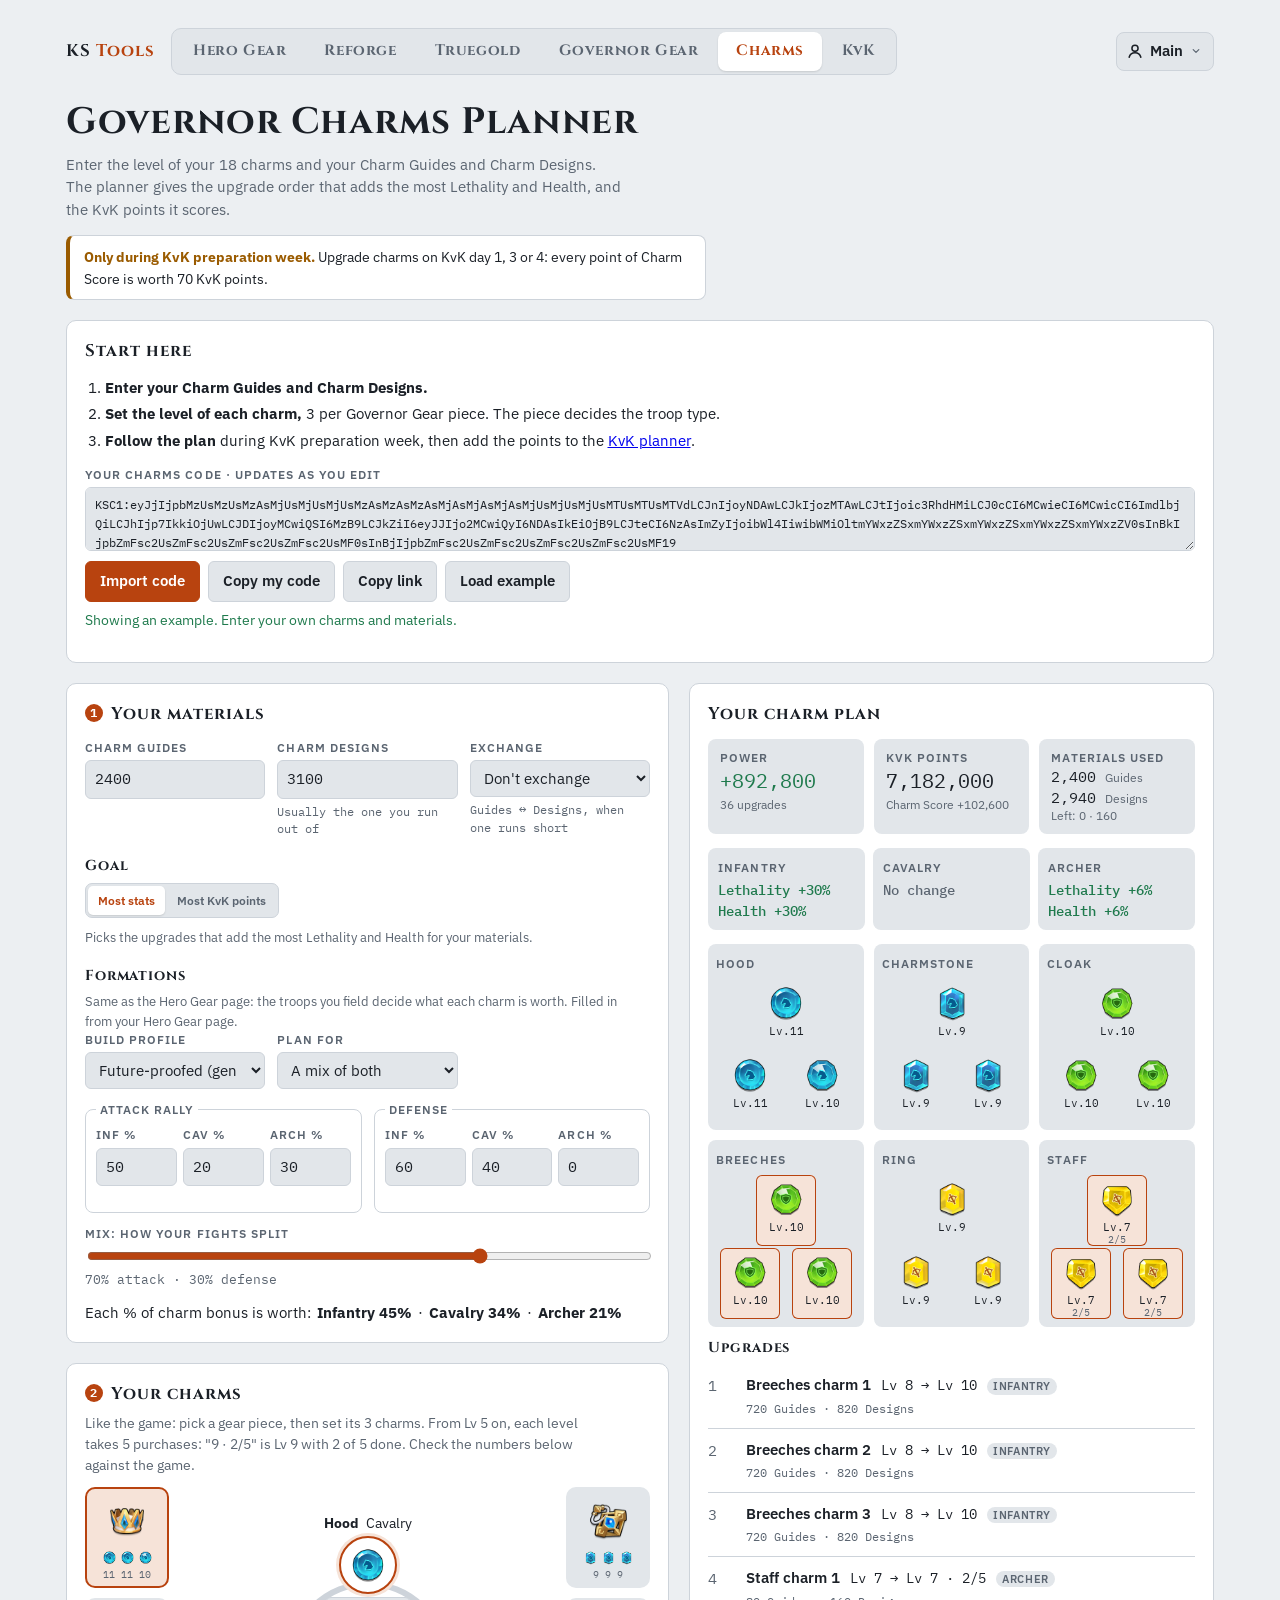
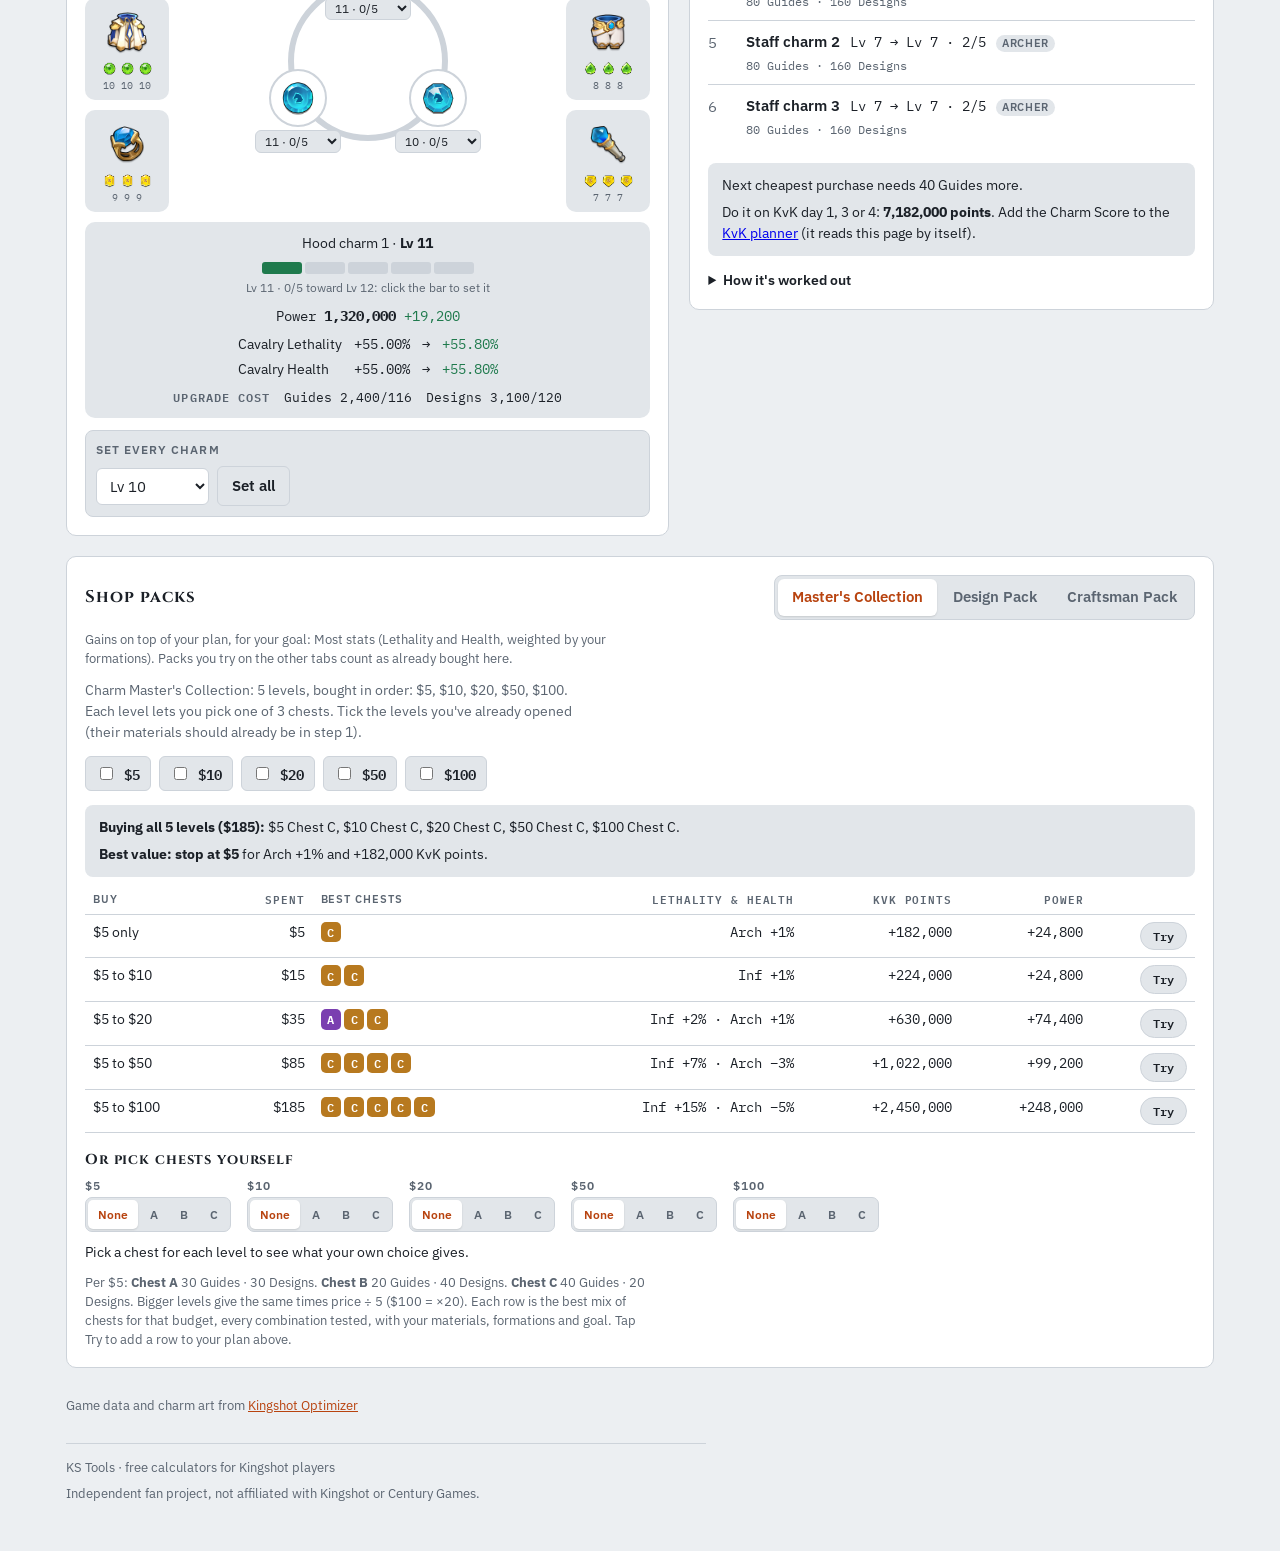
==== charms/index.html @ 5ac77fbd "Merge branch 'account-switcher': game account switcher and Jeabslist link" ====
<!doctype html>
<html lang="en">
<head>
<meta charset="utf-8">
<meta name="viewport" content="width=device-width, initial-scale=1, viewport-fit=cover">
<title>Kingshot Governor Charms Planner | KS Tools</title>
<meta name="description" content="Free Kingshot Governor Charms calculator: enter your 18 charms and your Charm Guides and Charm Designs, get the best upgrade order, the Lethality and Health you gain and the KvK points it scores.">
<meta property="og:type" content="website">
<meta property="og:title" content="Kingshot Governor Charms Planner | KS Tools">
<meta property="og:description" content="Free Kingshot Governor Charms calculator: enter your 18 charms and your Charm Guides and Charm Designs, get the best upgrade order, the Lethality and Health you gain and the KvK points it scores.">
<link rel="icon" href="data:image/svg+xml,%3Csvg xmlns='http://www.w3.org/2000/svg' viewBox='0 0 32 32'%3E%3Crect width='32' height='32' rx='7' fill='%23b8430f'/%3E%3Cpath d='M9 22l9-12 2 2-9 12zM18 8l6 6' stroke='%23fff' stroke-width='2.5' stroke-linecap='round' fill='none'/%3E%3C/svg%3E">
<link rel="preconnect" href="https://fonts.googleapis.com">
<link rel="preconnect" href="https://fonts.gstatic.com" crossorigin>
<link rel="stylesheet" href="https://fonts.googleapis.com/css2?family=Cinzel:wght@600;700&family=IBM+Plex+Sans:wght@400;500;600&family=IBM+Plex+Mono:wght@400;500&display=swap">
<link rel="stylesheet" href="../assets/style.css">
</head>
<body>
<div class="wrap">
  <nav class="sitenav" aria-label="Site">
    <a class="brand" href="../">KS <span>Tools</span></a>
    <div class="apptabs"><a href="../hero-gear/">Hero Gear</a><a href="../reforge/">Reforge</a><a href="../truegold/">Truegold</a><a href="../governor-gear/">Governor Gear</a><a href="../charms/" aria-current="page">Charms</a><a href="../kvk/">KvK</a></div>
  </nav>
  <div id="app-ch">
  <header>
    <div>
      <h1>Governor Charms Planner</h1>
      <p class="lede">Enter the level of your 18 charms and your Charm Guides and Charm Designs. The planner gives the upgrade order that adds the most Lethality and Health, and the KvK points it scores.</p>
    </div>
  </header>
  <p class="kvk-note" role="note"><b>Only during KvK preparation week.</b> Upgrade charms on KvK day 1, 3 or 4: every point of Charm Score is worth 70 KvK points.</p>

  <section class="panel start" aria-labelledby="h-start">
    <h2 id="h-start">Start here</h2>
    <ol class="howto">
      <li><b>Enter your Charm Guides and Charm Designs.</b></li>
      <li><b>Set the level of each charm,</b> 3 per Governor Gear piece. The piece decides the troop type.</li>
      <li><b>Follow the plan</b> during KvK preparation week, then add the points to the <a href="../kvk/">KvK planner</a>.</li>
    </ol>
    <label class="field"><span class="label">Your Charms code · updates as you edit</span>
      <textarea id="code" spellcheck="false" placeholder="Paste a KSC1: code here, then press Import code"></textarea>
    </label>
    <div class="btns" style="margin-top:10px">
      <button id="btn-import" type="button" class="primary">Import code</button>
      <button id="btn-export" type="button">Copy my code</button>
      <button id="btn-link" type="button">Copy link</button>
      <button id="btn-example" type="button">Load example</button>
    </div>
    <p id="msg" class="msg" role="status"></p>
  </section>

  <div class="grid">
    <div class="col">
      <section class="panel" aria-labelledby="h-mat">
        <h2 id="h-mat"><span class="stepn">1</span>Your materials</h2>
        <div class="res">
          <label class="field"><span class="label">Charm Guides</span><input id="r-g" type="number" min="0" step="1"></label>
          <label class="field"><span class="label">Charm Designs</span><input id="r-d" type="number" min="0" step="1"><span class="hint">Usually the one you run out of</span></label>
          <label class="field"><span class="label">Exchange</span><select id="r-x">
            <option value="0">Don't exchange</option><option value="1">1:1 only · 10 a week</option><option value="2">1:1, then 2:1 · up to 500 a week</option></select>
            <span class="hint">Guides ↔ Designs, when one runs short</span></label>
        </div>
        <h3 class="sub" style="margin-top:18px">Goal</h3>
        <div class="seg" id="mode" role="group" aria-label="Goal">
          <button type="button" data-m="stats">Most stats</button><button type="button" data-m="score">Most KvK points</button>
        </div>
        <div class="res" id="tp-box" style="margin-top:10px">
          <label class="field"><span class="label">KvK points target</span><input id="r-tp" type="number" min="0" step="1000"><span class="hint">Optional: stop once reached</span></label>
        </div>
        <p class="foot" id="mode-foot"></p>
        <h3 class="sub" style="margin-top:18px">Formations</h3>
        <div class="ch-wt" id="wt-box">
        <p class="foot" style="margin-top:0">Same as the Hero Gear page: the troops you field decide what each charm is worth. Filled in from your Hero Gear page.</p>
        <div class="res">
          <label class="field"><span class="label">Build profile</span>
            <select id="w-prof">
              <option value="growth">Early Game Growth (PvE)</option>
              <option value="combat">Early Game Combat (PvP 50/20/30)</option>
              <option value="gen4">Future-proofed (gen 4+)</option>
              <option value="flat">Unweighted</option>
            </select></label>
          <label class="field"><span class="label">Plan for</span>
            <select id="w-for">
              <option value="att">Attack rally</option>
              <option value="def">Defense</option>
              <option value="mix">A mix of both</option>
            </select></label>
        </div>
        <div class="forms" style="margin-top:12px">
          <fieldset><legend class="label">Attack rally</legend>
            <div class="fr"><label class="field"><span class="label">Inf %</span><input id="fa-I" data-w="att" data-t="I" type="number" min="0" max="100"></label>
            <label class="field"><span class="label">Cav %</span><input id="fa-C" data-w="att" data-t="C" type="number" min="0" max="100"></label>
            <label class="field"><span class="label">Arch %</span><input id="fa-A" data-w="att" data-t="A" type="number" min="0" max="100"></label></div>
            <small class="fs" id="fs-att"></small></fieldset>
          <fieldset><legend class="label">Defense</legend>
            <div class="fr"><label class="field"><span class="label">Inf %</span><input id="fd-I" data-w="def" data-t="I" type="number" min="0" max="100"></label>
            <label class="field"><span class="label">Cav %</span><input id="fd-C" data-w="def" data-t="C" type="number" min="0" max="100"></label>
            <label class="field"><span class="label">Arch %</span><input id="fd-A" data-w="def" data-t="A" type="number" min="0" max="100"></label></div>
            <small class="fs" id="fs-def"></small></fieldset>
        </div>
        <label class="field mixf" id="mixf"><span class="label">Mix: how your fights split</span>
          <input id="w-mix" type="range" min="0" max="100" step="5"><span class="mixo" id="mix-o"></span></label>
        <p class="gv-wout" id="wout"></p>
        </div>
      </section>

      <section class="panel" aria-labelledby="h-ch">
        <h2 id="h-ch"><span class="stepn">2</span>Your charms</h2>
        <p class="lede" style="margin:-6px 0 10px;font-size:.88rem">Like the game: pick a gear piece, then set its 3 charms. From Lv 5 on, each level takes 5 purchases: "9 · 2/5" is Lv 9 with 2 of 5 done. Check the numbers below against the game.</p>
        <div id="pieces"></div>
        <div class="tg-setall">
          <span class="label">Set every charm</span>
          <select id="all-l" aria-label="Set every charm's level"></select>
          <button type="button" id="all-go">Set all</button>
        </div>
      </section>
    </div>

    <div class="col">
      <section class="panel results" aria-labelledby="h-plan">
        <h2 id="h-plan">Your charm plan</h2>
        <div class="summary">
          <div class="stat"><div class="label">Power</div><div class="v up" id="s-pw">—</div><div class="tg-sub" id="s-pw2"></div></div>
          <div class="stat"><div class="label">KvK points</div><div class="v" id="s-kvk">—</div><div class="tg-sub" id="s-kvk2"></div></div>
          <div class="stat"><div class="label">Materials used</div><div class="v ch-mat" id="s-mat">—</div><div class="tg-sub" id="s-mat2"></div></div>
        </div>
        <div class="cartbar" id="cart" hidden></div>
        <div id="gains" class="ch-gains"></div>
        <div id="tiles" class="ch-tiles"></div>
        <h3 class="sub" id="steps-h">Upgrades</h3>
        <ol class="plan" id="steps"></ol>
        <button type="button" id="more" hidden>Show all steps</button>
        <div class="notes" id="notes"></div>
        <details>
          <summary>How it's worked out</summary>
          <p>Costs, Lethality and Health per level and Charm Score come from Kingshot Optimizer's Governor Charms reference. Every charm gives its troop type the same bonus to both Lethality and Health; which slot it's in doesn't matter. Maxing one charm (Lv 1 → 22) takes 10,880 Charm Guides and 19,200 Charm Designs and gives +99%.</p>
          <p>The plan buys one purchase at a time: the one that adds the most per material, where each material is priced by how scarce it is for you right now (cost ÷ amount left², like Kingshot Optimizer). Charm Designs run out first for most players, so levels that are cheap in Designs come first. "Most KvK points" picks by Charm Score instead: it often pushes a few charms very high, which scores well but isn't the best for your account.</p>
          <p>Exchanges cover a shortfall with the other material: 1:1 for the first 10 a week in each direction, then 2:1 for up to 500 more.</p>
          <p>KvK points: 70 per Charm Score on day 1 (City Construction), day 3 (Pet Training) and day 4 (Hero Development).</p>
        </details>
      </section>
    </div>
  </div>

  <section class="panel shop" aria-labelledby="h-shop" style="margin-top:20px">
    <div class="shop-head">
      <h2 id="h-shop">Shop packs</h2>
      <div class="gvtabs" id="shop-tabs" role="tablist" aria-label="Pack type">
        <button type="button" role="tab" id="tab-m" data-tab="m" aria-controls="tp-m">Master's Collection</button>
        <button type="button" role="tab" id="tab-des" data-tab="des" aria-controls="tp-des">Design Pack</button>
        <button type="button" role="tab" id="tab-cra" data-tab="cra" aria-controls="tp-cra">Craftsman Pack</button>
      </div>
    </div>
    <p class="foot" id="shop-unit" style="margin:-4px 0 12px"></p>
    <div class="tabpanel" id="tp-m" role="tabpanel" aria-labelledby="tab-m" data-shop="m">
    <p class="lede" style="margin:0 0 12px;font-size:.88rem">Charm Master's Collection: 5 levels, bought in order: $5, $10, $20, $50, $100. Each level lets you pick one of 3 chests. Tick the levels you've already opened (their materials should already be in step 1).</p>
    <div class="bought">
      <label class="pk"><input type="checkbox" id="m-0"><span>$5</span></label>
      <label class="pk"><input type="checkbox" id="m-1"><span>$10</span></label>
      <label class="pk"><input type="checkbox" id="m-2"><span>$20</span></label>
      <label class="pk"><input type="checkbox" id="m-3"><span>$50</span></label>
      <label class="pk"><input type="checkbox" id="m-4"><span>$100</span></label>
    </div>
    <div id="m-verdict" class="notes"></div>
    <div class="tbl"><table id="m-table">
      <thead><tr><th>Buy</th><th class="r">Spent</th><th>Best chests</th><th class="r">Lethality &amp; Health</th><th class="r">KvK points</th><th class="r">Power</th><th></th></tr></thead>
      <tbody></tbody></table></div>
    <h3 class="sub" style="margin-top:16px">Or pick chests yourself</h3>
    <div class="lvpicks" id="m-pick"></div>
    <p class="gv-selgain" id="m-selgain"></p>
    <p class="foot">Per $5: <b>Chest A</b> 30 Guides · 30 Designs. <b>Chest B</b> 20 Guides · 40 Designs. <b>Chest C</b> 40 Guides · 20 Designs. Bigger levels give the same times price ÷ 5 ($100 = ×20). Each row is the best mix of chests for that budget, every combination tested, with your materials, formations and goal. Tap Try to add a row to your plan above.</p>
    </div>
    <div class="tabpanel" id="tp-des" role="tabpanel" aria-labelledby="tab-des" data-shop="des" hidden>
    <p class="lede" style="margin:0 0 12px;font-size:.88rem">Charm Design Pack, bought in order: $5, $10, $20, $50, then $100 up to 20 times. Tick what you've already bought (its materials should already be in step 1).</p>
    <div class="bought">
      <label class="pk"><input type="checkbox" id="des-0"><span>$5</span></label>
      <label class="pk"><input type="checkbox" id="des-1"><span>$10</span></label>
      <label class="pk"><input type="checkbox" id="des-2"><span>$20</span></label>
      <label class="pk"><input type="checkbox" id="des-3"><span>$50</span></label>
      <label class="pk pk-n"><span>$100 bought</span><input type="number" id="des-4" min="0" max="20" step="1"></label>
    </div>
    <div id="des-verdict" class="notes"></div>
    <div class="tbl"><table id="des-table">
      <thead><tr><th>Next pack</th><th class="r">Spent</th><th class="r">Gives</th><th class="r">Lethality &amp; Health</th><th class="r">KvK points</th><th class="r">Power</th><th></th></tr></thead>
      <tbody></tbody></table></div>
    <p class="foot">Per $5: 16 Designs. Bigger packs give the same times price ÷ 5. Each row is everything up to that pack, on top of your plan. Tap Try to add packs up to that row to your plan above.</p>
    </div>
    <div class="tabpanel" id="tp-cra" role="tabpanel" aria-labelledby="tab-cra" data-shop="cra" hidden>
    <p class="lede" style="margin:0 0 12px;font-size:.88rem">Charm Craftsman Pack, bought in order: $5, $10, $20, $50, then $100 up to 20 times. Tick what you've already bought (its materials should already be in step 1).</p>
    <div class="bought">
      <label class="pk"><input type="checkbox" id="cra-0"><span>$5</span></label>
      <label class="pk"><input type="checkbox" id="cra-1"><span>$10</span></label>
      <label class="pk"><input type="checkbox" id="cra-2"><span>$20</span></label>
      <label class="pk"><input type="checkbox" id="cra-3"><span>$50</span></label>
      <label class="pk pk-n"><span>$100 bought</span><input type="number" id="cra-4" min="0" max="20" step="1"></label>
    </div>
    <div id="cra-verdict" class="notes"></div>
    <div class="tbl"><table id="cra-table">
      <thead><tr><th>Next pack</th><th class="r">Spent</th><th class="r">Gives</th><th class="r">Lethality &amp; Health</th><th class="r">KvK points</th><th class="r">Power</th><th></th></tr></thead>
      <tbody></tbody></table></div>
    <p class="foot">Per $5: 24 Guides · 8 Designs. Bigger packs give the same times price ÷ 5. Each row is everything up to that pack, on top of your plan. Tap Try to add packs up to that row to your plan above.</p>
    </div>
  </section>

  <footer>Game data and charm art from <a href="https://kingshotoptimizer.com/charms/references/" target="_blank" rel="noopener">Kingshot Optimizer</a></footer>
  </div>
  <footer class="sitefoot"><span>KS Tools · free calculators for Kingshot players</span><span>Independent fan project, not affiliated with Kingshot or Century Games.</span></footer>
</div>
<script src="../assets/jeabslist.js"></script>
<script src="../assets/accounts.js"></script>
<script src="../assets/charms-model.js"></script>
<script src="../assets/charms.js"></script>
</body>
</html>
---- assets/style.css ----
/* page reset */
*,*::before,*::after{box-sizing:border-box}
html{-webkit-text-size-adjust:100%}
:root{color-scheme:light;padding-top:env(safe-area-inset-top,0px);padding-bottom:env(safe-area-inset-bottom,0px)}
body{margin:0;font-size:14px}
img{max-width:100%}
[hidden]{display:none!important}
.sitenav{display:flex;flex-wrap:wrap;align-items:center;gap:10px 16px;margin-bottom:20px}
.brand{font-family:var(--display);font-weight:700;letter-spacing:.06em;color:var(--ink);text-decoration:none;font-size:1.05rem}
.brand span{color:var(--ember)}
.sitenav .apptabs{margin-bottom:0}
.apptabs a{display:inline-block;border-radius:8px;padding:8px 18px;font-family:var(--display);font-weight:700;letter-spacing:.04em;color:var(--muted);white-space:nowrap;text-decoration:none}
.apptabs a[aria-current="page"]{background:var(--panel);color:var(--ember);box-shadow:0 1px 2px rgba(0,0,0,.12)}
.apptabs a:hover{color:var(--ink)}
.apptabs a:focus-visible,.brand:focus-visible{outline:2px solid var(--ember);outline-offset:2px}
.sitefoot{margin-top:28px;padding-top:14px;border-top:1px solid var(--line);font-size:.8rem;color:var(--muted);display:flex;flex-wrap:wrap;gap:6px 18px}
.sitefoot a{color:var(--ember)}
/* Layout: forge workbench — inputs on the left bench, the upgrade order pinned on the right; stacks on phones */
:root{
  --bg:#eceff2; --panel:#ffffff; --sunk:#e2e6ea; --line:#cdd3da;
  --ink:#1b2027; --muted:#5b6571;
  --ember:#b8430f; --ember-soft:#f6e3d8;
  --red:#b3202e; --red-soft:#f7dde0; --gold:#9a6a00; --gold-soft:#f5ead0;
  --good:#1f7a4d; --warn:#9a5b00;
  --display:"Cinzel", "Trajan Pro", Georgia, serif;
  --body:"IBM Plex Sans", system-ui, -apple-system, "Segoe UI", sans-serif;
  --mono:"IBM Plex Mono", ui-monospace, Menlo, Consolas, monospace;
}
@media (prefers-color-scheme: dark){:root:not([data-theme="light"]){
  --bg:#14171c; --panel:#1c2027; --sunk:#232830; --line:#323944;
  --ink:#e6e9ed; --muted:#97a1ad;
  --ember:#f08a4b; --ember-soft:#3a2418;
  --red:#ef6b77; --red-soft:#3b1e23; --gold:#e3b54a; --gold-soft:#352c16;
  --good:#5fc995; --warn:#e3a54a; color-scheme:dark}}
:root[data-theme="dark"]{
  --bg:#14171c; --panel:#1c2027; --sunk:#232830; --line:#323944;
  --ink:#e6e9ed; --muted:#97a1ad;
  --ember:#f08a4b; --ember-soft:#3a2418;
  --red:#ef6b77; --red-soft:#3b1e23; --gold:#e3b54a; --gold-soft:#352c16;
  --good:#5fc995; --warn:#e3a54a; color-scheme:dark}

*{box-sizing:border-box}
[hidden]{display:none!important}
body{background:var(--bg);color:var(--ink);font-family:var(--body);font-size:15px;line-height:1.5}
.wrap{max-width:1180px;margin:0 auto;padding-block:28px 48px;
  padding-left:max(16px, env(safe-area-inset-left, 0px));padding-right:max(16px, env(safe-area-inset-right, 0px))}
header{display:flex;flex-wrap:wrap;align-items:flex-end;justify-content:space-between;gap:12px 24px;margin-bottom:22px}
h1{font-family:var(--display);font-weight:700;font-size:clamp(1.6rem,3.6vw,2.3rem);letter-spacing:.02em;margin:0;text-wrap:balance}
.lede{color:var(--muted);margin:4px 0 0;max-width:62ch}
h2{font-family:var(--display);font-size:1.05rem;letter-spacing:.06em;margin:0 0 12px}
.label{font-size:.72rem;letter-spacing:.09em;text-transform:uppercase;color:var(--muted);font-weight:600}
.grid{display:grid;grid-template-columns:minmax(0,1.15fr) minmax(0,1fr);gap:20px;align-items:start}
@media (max-width:880px){.grid{grid-template-columns:minmax(0,1fr)}}
.col{display:flex;flex-direction:column;gap:20px;min-width:0}
.panel{background:var(--panel);border:1px solid var(--line);border-radius:10px;padding:18px}
.bought{display:flex;flex-wrap:wrap;gap:8px;margin-bottom:12px}
.pk{display:flex;align-items:center;gap:8px;background:var(--sunk);border:1px solid var(--line);border-radius:6px;padding:6px 10px;font-weight:600;font-family:var(--mono);font-size:.88rem}
.pk small{display:block;font-family:var(--body);font-weight:400;color:var(--muted);font-size:.72rem}
.pk input[type=checkbox]{accent-color:var(--ember)}
.pk-n input{width:64px}
.chart-box{margin:14px 0 4px;overflow-x:auto}
.chart-box svg{display:block;width:100%;height:auto;min-width:320px}
.tbl{overflow-x:auto;margin-top:8px}
table{border-collapse:collapse;width:100%;font-size:.85rem;font-variant-numeric:tabular-nums}
th{font-size:.7rem;letter-spacing:.08em;text-transform:uppercase;color:var(--muted);font-weight:600;text-align:left;padding:6px 8px;border-bottom:1px solid var(--line);white-space:nowrap}
td{padding:7px 8px;border-bottom:1px solid var(--line);vertical-align:top}
td.r,th.r{text-align:right;font-family:var(--mono);white-space:nowrap}
td .unl{display:block;font-size:.75rem;color:var(--ember);margin-top:2px}
tr.zero td{color:var(--muted)}
tr.best td{background:var(--ember-soft)}
.assume{display:grid;grid-template-columns:repeat(3,minmax(0,1fr));gap:10px;margin-bottom:12px}
.assume .wide{grid-column:1/-1}
@media (max-width:460px){.assume{grid-template-columns:minmax(0,1fr)}}
.preview{display:flex;flex-direction:column;gap:12px;margin-bottom:16px}
.pv-head{display:flex;flex-wrap:wrap;justify-content:space-between;gap:2px 10px;align-items:baseline;margin-bottom:6px}
.pv-head strong{font-family:var(--display);letter-spacing:.05em;font-size:.95rem}
.pv-head span{font-family:var(--mono);font-size:.75rem;color:var(--muted);font-variant-numeric:tabular-nums}
.pv-head b{color:var(--good);font-weight:500}
.pv-row{display:grid;grid-template-columns:repeat(4,minmax(0,1fr));gap:6px}
.gcw{display:flex;flex-direction:column;align-items:center;gap:3px;min-width:0}
.gc{position:relative;width:100%;aspect-ratio:1;max-width:100%;border-radius:10px;display:grid;place-items:center;overflow:hidden;
  box-shadow:inset 0 0 0 1px rgba(255,255,255,.14),0 1px 2px rgba(0,0,0,.25)}
.gc.qR{background:linear-gradient(160deg,#a51d1d,#4d0e0e)}
.gc.qM{background:linear-gradient(160deg,#b7791f,#5a380a)}
.gc svg{width:56%;height:56%;stroke:#fff3ec;fill:rgba(255,255,255,.16);stroke-width:1.5;stroke-linecap:round;stroke-linejoin:round;filter:drop-shadow(0 1px 1px rgba(0,0,0,.35))}
.gc img{width:78%;height:78%;object-fit:contain;filter:drop-shadow(0 2px 3px rgba(0,0,0,.45));pointer-events:none;user-select:none}
.gc .ge{position:absolute;top:5px;left:7px;font-family:var(--mono);font-weight:500;font-size:.8rem;font-variant-numeric:tabular-nums;text-shadow:0 1px 1px rgba(0,0,0,.5)}
.gc.qR .ge{color:#fca5a5}.gc.qM .ge{color:#fde68a}
.gc .gf{position:absolute;bottom:4px;right:6px;font-family:var(--mono);font-size:.7rem;color:#fff;background:rgba(0,0,0,.38);border-radius:4px;padding:0 4px;font-variant-numeric:tabular-nums}
/* shared in-game tile (hero gear + governor gear): same shape, colours, labels and upgrade glow */
.gc.gt{width:min(84%,96px);overflow:visible;border-radius:16%;container-type:inline-size;
  box-shadow:inset 0 0 0 3px rgba(255,255,255,.28),inset 0 -6px 10px rgba(0,0,0,.12),0 2px 4px rgba(0,0,0,.3)}
.gc.gt.qR,.gc.gt.rL{background:linear-gradient(180deg,#f0807a,#d9534f)}
.gc.gt.qM,.gc.gt.rM{background:linear-gradient(180deg,#f5c25a,#d98c22)}
.gc.gt.rE{background:linear-gradient(180deg,#b58ae6,#8150c4)}
.gc.gt.rR{background:linear-gradient(180deg,#6fa8e8,#3f74c0)}
.gc.gt.rU{background:linear-gradient(180deg,#7cc97a,#4a9a4c)}
.gc.gt.r0{background:linear-gradient(180deg,#9aa3ad,#6b747e)}
.gc.gt img{width:86%;height:86%;object-fit:contain;filter:drop-shadow(0 2px 2px rgba(0,0,0,.35))}
.gc.gt.r0 img{width:62%;height:62%;filter:none;opacity:.9}
.gt-lbl,.gt-tag{position:absolute;font:900 15cqw/1 system-ui,sans-serif;color:#fff36a;
  -webkit-text-stroke:3px #3d2a0e;paint-order:stroke fill;font-variant-numeric:tabular-nums;white-space:nowrap}
.gt-lbl{bottom:3%;right:7%}
.gt-tag{top:5%;left:7%}
.gt-tag{display:flex;flex-direction:column;align-items:flex-start}
.gt-stars{display:flex;flex-direction:column;font-size:.8em;line-height:.95;margin-top:2%}
.gt-stars b{font-weight:900}
.gcw.up .gc.gt{outline:0;box-shadow:inset 0 0 0 3px rgba(255,255,255,.28),inset 0 -6px 10px rgba(0,0,0,.12),0 0 0 3px #ffd36a,0 0 16px 4px rgba(255,196,64,.6)}
/* upgrade marker: green arrow at the bottom-left of the tile (like the in-game upgrade arrow) */
.gcw.up .gc.gt::after{content:"";position:absolute;left:-7%;bottom:-7%;width:26%;aspect-ratio:1;border-radius:50%;
  background:#2fb35a url("data:image/svg+xml,%3Csvg xmlns='http://www.w3.org/2000/svg' viewBox='0 0 24 24'%3E%3Cpath d='M12 4 20 13h-5v7H9v-7H4z' fill='%23fff'/%3E%3C/svg%3E") center/70% no-repeat;
  border:2px solid #fff;box-shadow:0 1px 3px rgba(0,0,0,.45)}
.gcw.up .gw{color:var(--good);font-weight:600}
.gcw.same .gn{color:var(--muted);font-weight:500}
/* pieces the plan leaves alone recede, so upgrades stand out (only once a plan has upgrades) */
.preview.has-up .gcw.same .gc.gt{filter:saturate(.35) brightness(.8);opacity:.55;transition:filter .2s,opacity .2s}
.preview.has-up .gcw.same:hover .gc.gt,.preview.has-up .gcw.same:focus-visible .gc.gt{filter:none;opacity:1}
/* 5-step progress under a tile (governor gear purchases toward the next level) */
.gt-bar{display:flex;gap:2px;width:min(84%,96px);margin-top:3px}
.gt-bar i{flex:1;height:5px;border-radius:2px;background:var(--line,rgba(127,127,127,.3))}
.gt-bar i.on{background:var(--good,#2e9e5b)}
/* hero gear extras: troop badge and enhancement pill */
.preview .pv-row{gap:14px 14px;padding:8px 8px 0 8px}
.gc.gt .hg-tb{position:absolute;top:-11%;left:-11%;width:28%;height:auto;filter:drop-shadow(0 1px 2px rgba(0,0,0,.45))}
.hg-tb .bs{fill:#2f5f9e;stroke:#d6e6f7;stroke-width:1.6}
.hg-pill{position:absolute;top:-5%;right:-5%;padding:0 6cqw;border-radius:99px;border:2px solid rgba(255,255,255,.85);
  font:900 12.5cqw/1.3 system-ui,sans-serif;color:#fff;-webkit-text-stroke:2px rgba(0,0,0,.45);paint-order:stroke fill;
  box-shadow:0 1px 2px rgba(0,0,0,.35);font-variant-numeric:tabular-nums}
.hg-pill.e0{background:#8f969e}.hg-pill.e1{background:#55b45a}.hg-pill.e2{background:#3d86d4}
.hg-pill.e3{background:#9a6fd8}.hg-pill.e4{background:#e0a12a}.hg-pill.e5{background:#e2504c}
.gcw .gn{font-size:.72rem;font-weight:600;max-width:100%;overflow:hidden;text-overflow:ellipsis;white-space:nowrap}
.gcw .gw{font-family:var(--mono);font-size:.66rem;color:var(--muted);font-variant-numeric:tabular-nums}
@media (max-width:420px){.gc .ge{font-size:.68rem;top:3px;left:5px}.gc .gf{font-size:.6rem}.gcw .gw{font-size:.58rem}}
.sub{font-family:var(--display);font-size:.9rem;letter-spacing:.06em;margin:4px 0 6px}
.forms{display:grid;grid-template-columns:repeat(2,minmax(0,1fr));gap:12px}
@media (max-width:520px){.forms{grid-template-columns:minmax(0,1fr)}}
fieldset{border:1px solid var(--line);border-radius:8px;padding:8px 10px 10px;margin:0;min-width:0}
legend{padding:0 4px}
.fr{display:grid;grid-template-columns:repeat(3,minmax(0,1fr));gap:6px}
.fs{color:var(--warn);font-size:.75rem;min-height:1em;display:block;margin-top:4px}
.mixf{margin-top:12px}
.mixf input[type=range]{width:100%;accent-color:var(--ember)}
.mixo{font-family:var(--mono);font-size:.8rem;color:var(--muted)}
#form-table td{vertical-align:middle}
@media (max-width:460px){#form-table td,#form-table th{padding:6px 4px}.pick small{font-size:.7rem}}
#form-table td.top{color:var(--good);font-weight:600}
#form-table tr.sel td{background:var(--ember-soft)}
.pick{display:flex;gap:8px;align-items:flex-start;cursor:pointer}
.pick input{margin-top:4px;accent-color:var(--ember)}
.pick small{display:block;color:var(--muted);font-size:.74rem;line-height:1.35}
.packs-full{display:flex;flex-direction:column;gap:20px;margin-top:20px}
.packs-full .panel{min-width:0}
.packs-full .lede{max-width:none}
@media (min-width:881px){
  .packs-full .notes{display:grid;grid-template-columns:repeat(3,minmax(0,1fr));gap:10px 18px}
  .packs-full .chart-box svg{max-height:260px}
  .packs-full .assume{grid-template-columns:repeat(3,minmax(0,1fr)) minmax(0,2fr)}
  .packs-full .assume .wide{grid-column:auto}
}
.pts{margin-top:16px}
.pts td .unl{font-family:var(--mono);font-size:.7rem}
.start{margin-bottom:20px}
.start-head{display:flex;flex-wrap:wrap;align-items:center;justify-content:space-between;gap:8px 16px;margin-bottom:6px}
.start-head h2{margin:0}
.acct{font-size:.78rem;font-weight:600;border-radius:999px;padding:3px 10px;border:1px solid var(--line)}
.acct.ex{background:var(--gold-soft);color:var(--gold);border-color:transparent}
.acct.mine{background:var(--sunk);color:var(--good)}
.acct.empty{background:var(--ember-soft);color:var(--ember);border-color:transparent}
.howto{margin:4px 0 14px;padding-left:1.3em;display:flex;flex-direction:column;gap:4px;max-width:80ch}
.stepn{display:inline-grid;place-items:center;width:1.5em;height:1.5em;border-radius:50%;background:var(--ember);color:var(--panel);font-family:var(--mono);font-size:.75rem;margin-right:8px;vertical-align:2px}
.editlink{margin:-4px 0 10px;font-size:.82rem;color:var(--muted)}
.editlink a{color:var(--ember);font-weight:600}
.gcw{cursor:pointer;border-radius:10px}
.gcw:focus-visible{outline:2px solid var(--ember);outline-offset:3px}
.gcw:hover .gc{filter:brightness(1.12)}
.piece.flash{animation:flash 1.6s ease-out}
@keyframes flash{0%,40%{background:var(--ember-soft)}100%{background:transparent}}
@media (prefers-reduced-motion:reduce){.piece.flash{animation:none;background:var(--ember-soft)}}
button.danger{border-color:var(--red);color:var(--red)}
.shop-head{display:flex;flex-wrap:wrap;align-items:center;justify-content:space-between;gap:10px 16px;margin-bottom:14px}
.shop-head h2{margin:0}
.tabs{display:flex;gap:2px;background:var(--sunk);border:1px solid var(--line);border-radius:8px;padding:3px;max-width:100%;overflow-x:auto}
.tabs button{border:0;background:transparent;border-radius:6px;padding:7px 14px;font-weight:600;color:var(--muted);white-space:nowrap}
.tabs button[aria-selected="true"]{background:var(--panel);color:var(--ember);box-shadow:0 1px 2px rgba(0,0,0,.12)}
.tabs button:hover{filter:none;color:var(--ink)}
.why{background:var(--sunk);border-radius:8px;padding:12px 14px;margin:0 0 16px;font-size:.88rem}
.why p{margin:6px 0}
.why .sub{margin-top:0}
.why table.lim{font-size:.82rem;margin:6px 0}
.why table.lim td,.why table.lim th{padding:5px 6px}
.why tr.best td{background:var(--ember-soft)}
.why .moves{margin:4px 0 6px;padding-left:1.2em;display:flex;flex-direction:column;gap:4px}
.apptabs{display:inline-flex;gap:2px;background:var(--sunk);border:1px solid var(--line);border-radius:10px;padding:3px;margin-bottom:20px;max-width:100%;overflow-x:auto}
.apptabs button{border:0;background:transparent;border-radius:8px;padding:8px 18px;font-family:var(--display);font-weight:700;letter-spacing:.04em;color:var(--muted);white-space:nowrap}
.apptabs button[aria-selected="true"]{background:var(--panel);color:var(--ember);box-shadow:0 1px 2px rgba(0,0,0,.12)}
.apptabs button:hover{filter:none;color:var(--ink)}
.full{margin-top:20px;display:flex;flex-direction:column;gap:20px}
.gv-inv{display:grid;grid-template-columns:repeat(3,minmax(0,1fr));gap:12px;margin-bottom:12px}
@media (max-width:460px){.gv-inv{grid-template-columns:minmax(0,1fr)}}
.gv-piece{display:grid;grid-template-columns:minmax(0,1fr) minmax(0,1.6fr);gap:8px 10px;align-items:center;padding:9px 6px;border-top:1px solid var(--line);border-radius:6px}
.gv-piece:first-child{border-top:0}
@media (max-width:420px){.gv-piece{grid-template-columns:minmax(0,1fr)}}
.gv-piece.flash{animation:flash 1.6s ease-out}
@media (prefers-reduced-motion:reduce){.gv-piece.flash{animation:none;background:var(--ember-soft)}}
.gv-pn{display:flex;gap:8px;align-items:center;min-width:0;align-self:center}
.gv-pn svg{width:26px;height:26px;flex:none;stroke:var(--ember);fill:var(--ember-soft);stroke-width:1.5;stroke-linecap:round;stroke-linejoin:round}
.gv-pn img{width:34px;height:34px;flex:none;object-fit:contain}
.gv-pn small{display:block;color:var(--muted);font-size:.75rem}
.gv-lv{display:flex;flex-direction:column;gap:3px;min-width:0}
.sel2{display:flex;gap:4px;min-width:0}
.sel2 select{min-width:0;padding:6px;font-size:.84rem}
.sel2 select.st{width:58px;flex:none}
.sel2 select:disabled{opacity:.45}
.gv-sliders{display:grid;grid-template-columns:repeat(3,minmax(0,1fr));gap:14px;margin-bottom:12px}
@media (max-width:460px){.gv-sliders{grid-template-columns:minmax(0,1fr)}}
.gv-sliders input[type=range]{width:100%;accent-color:var(--ember)}
.gv-sliders output{font-family:var(--mono);color:var(--ink);letter-spacing:0;text-transform:none;margin-left:4px}
#app-gov .gcw .gw{white-space:nowrap;overflow:hidden;text-overflow:ellipsis;max-width:100%}
.gc.r0{background:linear-gradient(160deg,#5b6571,#2a3038)}
.gc.rU{background:linear-gradient(160deg,#2f7d4a,#14361f)}
.gc.rR{background:linear-gradient(160deg,#2b62b0,#122a4d)}
.gc.rE{background:linear-gradient(160deg,#7a3fb0,#33184d)}
.gc.rM{background:linear-gradient(160deg,#b7791f,#5a380a)}
.gc.rL{background:linear-gradient(160deg,#a51d1d,#4d0e0e)}
#app-gov .gc .ge{color:#fff;font-size:.68rem}
.dot{display:inline-block;width:8px;height:8px;border-radius:50%;margin-right:8px;vertical-align:1px}
.dot.rU{background:#2f9d5a}.dot.rR{background:#3a7bd5}.dot.rE{background:#9150cc}.dot.rM{background:#c98a24}.dot.rL{background:#c0392b}
.gv-up{color:var(--good);font-weight:600}
td.gv-ok{color:var(--good)} td.gv-miss{color:var(--red);font-weight:600}
tr.gv-tot td{border-top:2px solid var(--line)}
#gv-ref tfoot td{border-top:2px solid var(--line);border-bottom:0}
.chips{display:flex;flex-wrap:wrap;gap:4px}
.chips button{padding:5px 11px;font-size:.8rem;border-radius:999px;background:var(--sunk);color:var(--muted)}
.chips button[aria-pressed="true"]{background:var(--ember);border-color:var(--ember);color:var(--panel)}
#gv-plan{margin-top:10px}
.gv-all{display:flex;flex-wrap:wrap;align-items:flex-end;gap:8px 12px;background:var(--sunk);border-radius:8px;padding:10px 12px;margin-bottom:10px}
.gv-all .label{flex-basis:100%}
.gv-all .sel2{flex:1 1 220px}
.gv-all .sel2 select{background:var(--panel)}
.gv-wout{display:flex;flex-wrap:wrap;gap:6px;align-items:center;margin:12px 0 0}
.gv-wout .label{margin-right:4px}
.gvtabs{display:flex;gap:2px;background:var(--sunk);border:1px solid var(--line);border-radius:8px;padding:3px;max-width:100%;overflow-x:auto}
.gvtabs button{border:0;background:transparent;border-radius:6px;padding:7px 14px;font-weight:600;color:var(--muted);white-space:nowrap}
.gvtabs button[aria-selected="true"]{background:var(--panel);color:var(--ember);box-shadow:0 1px 2px rgba(0,0,0,.12)}
.gvtabs button:hover{filter:none;color:var(--ink)}
.cartbar{display:flex;flex-wrap:wrap;gap:8px 14px;align-items:center;justify-content:space-between;border:1px solid var(--ember);background:var(--ember-soft);border-radius:8px;padding:10px 12px;margin-bottom:12px;font-size:.86rem}
.cartbar .unl{display:block;font-family:var(--mono);font-size:.74rem;color:var(--muted);margin-top:2px}
.cartbar button{padding:6px 12px;font-size:.8rem;background:var(--panel)}
#app-hero tr.sel td{background:var(--ember-soft)}
#app-hero tr.sel td:first-child{box-shadow:inset 3px 0 0 var(--ember)}
.selbtn{padding:4px 12px;font-size:.78rem;border-radius:999px;white-space:nowrap}
.selbtn[aria-pressed="true"]{background:var(--ember);border-color:var(--ember);color:var(--panel)}
#app-gov tr.sel td,#app-ch tr.sel td{background:var(--ember-soft)}
tr.gv-cartrow td{color:var(--ember)}
.cchips{display:inline-flex;gap:3px}
.cchip{display:inline-grid;place-items:center;width:1.7em;height:1.7em;border-radius:5px;font-family:var(--mono);font-size:.75rem;font-weight:600;color:#fff}
.cchip.cA{background:#7a3fb0}.cchip.cB{background:#2b62b0}.cchip.cC{background:#b7791f}
.lvpicks{display:flex;flex-wrap:wrap;gap:10px 16px}
.lvpick{display:flex;flex-direction:column;gap:3px}
.seg{display:inline-flex;background:var(--sunk);border:1px solid var(--line);border-radius:7px;padding:2px;gap:2px}
.seg button{border:0;background:transparent;padding:5px 10px;font-size:.78rem;border-radius:5px;color:var(--muted)}
.seg button[aria-pressed="true"]{background:var(--panel);color:var(--ember);box-shadow:0 1px 2px rgba(0,0,0,.12)}
.gv-selgain{font-size:.86rem;margin:10px 0 0}
td.pick{background:var(--ember-soft);font-weight:600}
td.pick .unl{color:var(--ember)}
.wchip{font-size:.8rem;background:var(--sunk);border-radius:999px;padding:3px 10px}
.wchip b{font-family:var(--mono);font-weight:500}
#gv-why{margin:10px 0 0}
.foot{font-size:.8rem;color:var(--muted);margin:10px 0 0;max-width:70ch}

.res{display:grid;grid-template-columns:repeat(auto-fill,minmax(150px,1fr));gap:12px;align-items:start}
.hint{font-size:.72rem;color:var(--muted);font-family:var(--mono);min-height:1em}
@media (max-width:520px){.res{grid-template-columns:repeat(2,minmax(0,1fr))}}
.field{display:flex;flex-direction:column;gap:4px;min-width:0}
input[type=number],input[type=text],select,textarea{font:inherit;color:var(--ink);background:var(--sunk);border:1px solid var(--line);border-radius:6px;padding:7px 9px;width:100%;min-width:0}
input[type=number]{font-family:var(--mono);font-variant-numeric:tabular-nums}
textarea{font-family:var(--mono);font-size:.78rem;resize:vertical;min-height:64px;word-break:break-all}
input:focus-visible,select:focus-visible,textarea:focus-visible,button:focus-visible{outline:2px solid var(--ember);outline-offset:1px}
.opts{display:flex;flex-wrap:wrap;gap:14px 20px;align-items:flex-end;margin-top:14px}
.opts .field{flex:1 1 220px}
.check{display:flex;gap:8px;align-items:flex-start;flex:1 1 260px;font-size:.9rem}
.check input{margin-top:4px;accent-color:var(--ember)}
.check small{display:block;color:var(--muted)}

.troop{border-top:1px solid var(--line);padding-top:12px;margin-top:12px}
.troop:first-of-type{border-top:0;margin-top:0;padding-top:0}
.troop-head{display:flex;justify-content:space-between;align-items:baseline;margin-bottom:6px}
.troop-head strong{font-family:var(--display);letter-spacing:.05em}
.piece{display:grid;grid-template-columns:minmax(0,1.5fr) 92px 78px 70px;gap:8px;align-items:center;padding:5px 0}
.piece .nm{min-width:0;display:flex;flex-direction:column}
.piece .nm b{font-weight:600}
.piece .nm span{font-size:.78rem;color:var(--muted)}
.colhead{display:grid;grid-template-columns:minmax(0,1.5fr) 92px 78px 70px;gap:8px;padding-bottom:2px}
@media (max-width:460px){.piece,.colhead{grid-template-columns:minmax(0,1fr) 78px 66px 58px;gap:6px}}

.btns{display:flex;flex-wrap:wrap;gap:8px}
button{font:inherit;font-weight:600;border-radius:6px;padding:8px 14px;cursor:pointer;border:1px solid var(--line);background:var(--sunk);color:var(--ink)}
button.primary{background:var(--ember);border-color:var(--ember);color:var(--panel)}
button:hover{filter:brightness(1.06)}
.msg{font-size:.85rem;margin-top:8px;min-height:1.2em}
.msg.ok{color:var(--good)} .msg.err{color:var(--red)} .msg.warn{color:var(--warn)}

.summary{display:grid;grid-template-columns:repeat(3,minmax(0,1fr));gap:10px;margin-bottom:14px}
.stat{background:var(--sunk);border-radius:8px;padding:10px 12px;min-width:0}
.stat .v{font-family:var(--mono);font-size:1.25rem;font-variant-numeric:tabular-nums}
.stat .v.up{color:var(--good)}
ol.plan{list-style:none;margin:0;padding:0;display:flex;flex-direction:column}
ol.plan li{display:grid;grid-template-columns:28px minmax(0,1fr);gap:10px;padding:10px 0;border-top:1px solid var(--line)}
ol.plan li:first-child{border-top:0}
.num{font-family:var(--mono);color:var(--muted);font-variant-numeric:tabular-nums;padding-top:1px}
.step-top{display:flex;flex-wrap:wrap;gap:4px 10px;align-items:baseline}
.step-top b{font-weight:600}
.move{font-family:var(--mono);font-size:.88rem}
.cost{font-family:var(--mono);font-size:.78rem;color:var(--muted);font-variant-numeric:tabular-nums;margin-top:2px}
.chip{font-size:.7rem;font-weight:600;letter-spacing:.05em;text-transform:uppercase;border-radius:4px;padding:1px 6px}
.chip.ms{background:var(--ember-soft);color:var(--ember)}
.chip.red{background:var(--red-soft);color:var(--red)}
.chip.gold{background:var(--gold-soft);color:var(--gold)}
.notes{margin:14px 0 0;padding:12px 14px;background:var(--sunk);border-radius:8px;font-size:.88rem;display:flex;flex-direction:column;gap:6px}
.notes p{margin:0}
.empty{color:var(--muted);padding:12px 0}
details{margin-top:14px;font-size:.88rem;color:var(--muted)}
details summary{cursor:pointer;color:var(--ink);font-weight:600}
details p{margin:8px 0 0;max-width:68ch}
footer{margin-top:28px;font-size:.8rem;color:var(--muted);max-width:80ch}
footer a{color:var(--ember)}
@media (prefers-reduced-motion:reduce){*{transition:none!important}}

/* "Updating plan…" label next to the results title while a recalculation is pending */
.upd{display:none;margin-left:10px;padding:2px 9px;border-radius:99px;vertical-align:middle;
  font:600 .72rem/1.6 var(--body,system-ui),sans-serif;letter-spacing:0;text-transform:none;
  color:var(--ember);background:var(--ember-soft);border:1px solid var(--ember)}
body.is-updating .upd{display:inline-block;animation:upd 1s ease-in-out infinite alternate}
@keyframes upd{from{opacity:.55}to{opacity:1}}
@media (prefers-reduced-motion:reduce){body.is-updating .upd{animation:none}}
#gv-mat tr.gv-note td{color:var(--muted);font-size:.8rem;font-style:italic}

/* ---------- Reforge page ---------- */
.rf-inv{display:grid;grid-template-columns:repeat(auto-fill,minmax(80px,1fr));gap:14px 10px;padding:8px 6px 0}
@media (max-width:420px){.rf-inv{grid-template-columns:repeat(4,minmax(0,1fr));gap:12px 6px}}
.rf-inv .gcw .gw{font-family:var(--body);font-size:.68rem}
.rf-inv .gcw.rf .gw{color:var(--red);font-weight:600}
.rf-inv .gcw.mh .gw{color:var(--good);font-weight:600}
.rf-inv .gcw.sel .gc.gt{box-shadow:0 0 0 3px var(--panel),0 0 0 5px var(--ember)}
.rf-add{display:flex;flex-direction:column;align-items:center;justify-content:center;gap:2px;width:min(84%,96px);aspect-ratio:1;justify-self:center;
  border:2px dashed var(--line);border-radius:16%;background:var(--sunk);color:var(--muted);font:600 .72rem var(--body);cursor:pointer;padding:0}
.rf-add span{font-size:1.6rem;line-height:1}
.rf-add:hover{color:var(--ember);border-color:var(--ember)}
.rf-add:focus-visible{outline:2px solid var(--ember);outline-offset:3px}
.rf-edit{margin-top:16px;padding:14px;border:1px solid var(--line);border-radius:8px;background:var(--sunk)}
.rf-edit-head{display:flex;flex-wrap:wrap;justify-content:space-between;align-items:center;gap:8px;margin-bottom:10px}
.rf-edit-head strong{font-family:var(--display);letter-spacing:.04em}
.rf-edit-head .btns button{padding:5px 12px;font-size:.82rem}
.rf-fields{display:grid;grid-template-columns:repeat(3,minmax(0,1fr));gap:10px}
@media (max-width:460px){.rf-fields{grid-template-columns:repeat(2,minmax(0,1fr))}}
.rf-fields input,.rf-fields select{width:100%;min-width:0}
.rf-parts{display:flex;flex-wrap:wrap;gap:6px;margin-top:4px}
.rf-part{display:inline-flex;align-items:center;gap:5px;padding:3px 9px;border:1px solid var(--line);border-radius:99px;background:var(--sunk);color:var(--muted);font:500 .78rem var(--body);cursor:pointer;white-space:nowrap}
.rf-part.on{border-color:var(--good);color:var(--ink)}
.rf-part b{font-family:var(--mono);font-weight:500;color:var(--good)}
.rf-part:not(.on) b{color:var(--muted);text-decoration:line-through}
.rf-part small{color:var(--muted);font-size:.72rem}
.rf-part input{accent-color:var(--good);margin:0}
@media (max-width:480px){.apptabs a{padding:8px 9px;font-size:.86rem;letter-spacing:.02em}}
.rf-edit input[type=text],.rf-edit input[type=number],.rf-edit select{background:var(--panel)}
.kvk-note{margin:-8px 0 20px;padding:10px 14px;border:1px solid var(--line);border-left:4px solid var(--warn);border-radius:8px;background:var(--panel);font-size:.9rem;max-width:80ch}
.kvk-note b{color:var(--warn)}
.rf-seg{display:inline-flex;gap:2px;background:var(--sunk);border:1px solid var(--line);border-radius:10px;padding:3px;max-width:100%}
.rf-seg label{cursor:pointer}
.rf-seg input{position:absolute;opacity:0;pointer-events:none}
.rf-seg span{display:block;padding:7px 16px;border-radius:7px;font-weight:600;color:var(--muted)}
.rf-seg input:checked+span{background:var(--panel);color:var(--ember);box-shadow:0 1px 2px rgba(0,0,0,.12)}
.rf-seg input:focus-visible+span{outline:2px solid var(--ember);outline-offset:1px}
.rf-for{font-family:var(--body);font-size:.75rem;letter-spacing:.02em;color:var(--muted);font-weight:500;margin-left:6px}
/* Mythic +N: plain white number like the game (the coloured pill is Red only) */
.hg-plain{position:absolute;top:1%;right:5%;font:900 15cqw/1.2 system-ui,sans-serif;color:#fff;
  -webkit-text-stroke:2.5px rgba(70,40,0,.7);paint-order:stroke fill;text-shadow:0 1px 2px rgba(0,0,0,.35);font-variant-numeric:tabular-nums}
.rf-eq{display:block;margin-top:3px;color:var(--ink)}
.rf-eq b{display:inline-block;min-width:5.5em}

/* ---------- Truegold page ---------- */
.tg-bhead,.tg-brow{display:grid;grid-template-columns:minmax(0,1.3fr) minmax(0,1fr) minmax(0,1fr);gap:8px;align-items:center}
.tg-bhead{margin-bottom:4px}
.tg-brow{padding:6px 0;border-top:1px solid var(--line)}
.tg-bn{font-weight:600;min-width:0}
.tg-bn small{display:block;font-weight:500;font-size:.72rem;color:var(--warn);line-height:1.3}
.tg-facts{margin:0 0 10px;padding-left:1.2em;font-size:.88rem;display:flex;flex-direction:column;gap:3px}
.tg-tiers td,.tg-tiers th{padding:4px 8px}
#plans tbody tr{cursor:pointer}
#plans tbody tr:hover td{background:var(--sunk)}
#plans tbody tr:focus-visible{outline:2px solid var(--ember);outline-offset:-2px}
.tg-need{font-family:var(--body);font-size:.78rem;color:var(--muted);font-weight:500;letter-spacing:0;text-transform:none}
.tg-sub{font-size:.72rem;color:var(--muted);margin-top:2px;line-height:1.3}
.chip{display:inline-block;font-size:.68rem;padding:0 6px;border-radius:99px;background:var(--sunk);color:var(--muted);font-weight:600;vertical-align:1px}
@media (max-width:480px){.apptabs{flex-wrap:wrap;justify-content:center}.apptabs a{padding:7px 10px}}
.tg-speed{grid-template-columns:repeat(auto-fill,minmax(170px,1fr))}
.tg-speed select{width:100%}
.tg-setall{display:flex;flex-wrap:wrap;gap:8px;align-items:center;margin-top:12px;padding:10px;border:1px solid var(--line);border-radius:8px;background:var(--sunk)}
.tg-setall .label{flex-basis:100%}
.tg-setall select{width:auto;min-width:7.5em;background:var(--panel)}
.bico{width:28px;height:28px;flex:none;object-fit:contain}
.tg-bn{display:flex;gap:8px;align-items:center}
.tg-pn{display:inline-flex;gap:6px;align-items:center}
.tg-pn .bico{width:22px;height:22px}
.tg-qicons{display:flex;flex-wrap:wrap;gap:2px;margin-bottom:2px}
.tg-qicons .bico{width:26px;height:26px}
.tg-qhead{display:flex;flex-wrap:wrap;gap:8px;justify-content:space-between;align-items:center;margin:-4px 0 10px}
.tg-qlvl{display:flex;gap:6px;align-items:center;font-size:.85rem;font-weight:600}
.tg-qlvl select{width:auto}
.tg-goals{display:grid;grid-template-columns:repeat(2,minmax(0,1fr));gap:8px}
.tg-goal{display:flex;flex-direction:column;align-items:flex-start;gap:3px;text-align:left;padding:10px;border:1px solid var(--line);border-radius:10px;background:var(--panel);font:inherit;color:inherit;cursor:pointer;min-width:0}
.tg-goal:hover:not(:disabled){border-color:var(--ember)}
.tg-goal.on{border-color:var(--ember);background:var(--ember-soft);box-shadow:inset 0 0 0 1px var(--ember)}
.tg-goal:disabled{opacity:.55;cursor:default}
.tg-goal b{font-weight:600}
.tg-qd{display:block;font-size:.72rem;color:var(--muted);font-weight:500;line-height:1.3}
.tg-gc{font-family:var(--mono);font-size:.76rem}
.tg-gv{font-size:.8rem}
.tg-ok{color:var(--good);font-weight:600}
.tg-bad{color:var(--warn);font-weight:600}
.tg-verdict{margin:-4px 0 12px;padding:10px 12px;border-radius:8px;background:var(--sunk);border-left:4px solid var(--warn);font-size:.92rem}
.tg-verdict.ok{border-left-color:var(--good)}
@media (max-width:420px){.tg-goals{grid-template-columns:minmax(0,1fr)}}
.tg-refsum p{margin:4px 0 0}
.tg-refs{margin:4px 0 0;padding-left:18px}
.tg-refs li{margin:2px 0}
/* ---------- Charms ---------- */
.ch-pieces{display:grid;grid-template-columns:repeat(3,minmax(0,1fr));gap:8px}
.ch-pc{background:var(--sunk);border-radius:8px;padding:8px 6px 10px;min-width:0}
.ch-pn{display:flex;align-items:baseline;gap:6px;justify-content:center;margin-bottom:4px}
.ch-pn b{font-size:.85rem}
.ch-pn small{color:var(--muted);font-size:.72rem}
.ch-tri,.ch-tp>div{display:grid;grid-template-columns:1fr 1fr;gap:2px 4px;justify-items:center}
.ch-tri>:first-child,.ch-tp>div>:first-child{grid-column:1/3}
.ch-row{display:flex;flex-direction:column;align-items:center;gap:2px;min-width:0;width:100%}
.ch-ic{width:36px;height:36px;object-fit:contain;flex:none}
.ch-ic.off,.ch-tile.off img{filter:grayscale(1);opacity:.35}
.ch-row select.pos{width:100%;max-width:92px;padding:3px 2px 3px 6px;font-size:.74rem}
.ch-gains{display:grid;grid-template-columns:repeat(3,minmax(0,1fr));gap:8px;margin-bottom:14px}
.ch-gain{background:var(--sunk);border-radius:8px;padding:8px 10px;min-width:0}
.ch-gain b{display:block;font-family:var(--mono);font-weight:500;font-size:.9rem}
.ch-gain b.no{color:var(--muted)}
.seg.dim,.ch-wt.dim{opacity:.45}
.ch-gain.up b{color:var(--good)}
.ch-tiles{display:grid;grid-template-columns:repeat(auto-fill,minmax(150px,1fr));gap:10px;margin-bottom:10px}
.ch-tp{background:var(--sunk);border-radius:8px;padding:8px}
.ch-tp>div{margin-top:4px}
.ch-tile{position:relative;width:100%;max-width:60px;min-width:0;text-align:center;border-radius:6px;padding:2px 0 0}
.ch-tile img{width:100%;max-width:44px;aspect-ratio:1;object-fit:contain;display:block;margin:0 auto}
.ch-tile.up{background:var(--ember-soft);box-shadow:inset 0 0 0 1px var(--ember)}
.ch-lv{display:block;font-family:var(--mono);font-size:.7rem;line-height:1.2;white-space:nowrap}
.ch-lv s{color:var(--muted)}
.ch-lv small{display:block;font-size:.6rem;color:var(--muted)}
@media (max-width:520px){.ch-pieces{grid-template-columns:repeat(2,minmax(0,1fr));gap:6px}.ch-pc{padding:8px 3px 8px}.ch-row select.pos{font-size:.7rem;padding:3px 0 3px 3px}.ch-gains{grid-template-columns:1fr}}
/* ---------- KvK ---------- */
.kv-srcs{font-size:.86rem;margin-top:6px}
.kv-srcs p{margin:4px 0}
.kv-srcs small{color:var(--muted)}
.kv-from{color:var(--good);font-weight:600}
.kv-day{border:1px solid var(--line);border-radius:10px;padding:12px 12px 10px;margin-bottom:10px;background:var(--panel)}
.kv-day.done{border-left:4px solid var(--good)}
.kv-dh{display:flex;flex-wrap:wrap;align-items:baseline;gap:4px 10px}
.kv-dn{font-family:var(--display);font-weight:700;color:var(--ember)}
.kv-dd{color:var(--muted);font-size:.82rem}
.kv-tot{margin-left:auto;font-family:var(--mono);font-size:1.1rem}
.kv-bar{position:relative;height:8px;border-radius:99px;background:var(--sunk);margin:14px 0 18px}
.kv-bar i{position:absolute;left:0;top:0;bottom:0;border-radius:99px;background:var(--ember)}
.kv-m{position:absolute;top:-4px;width:2px;height:16px;background:var(--muted);transform:translateX(-1px)}
.kv-m.on{background:var(--good)}
.kv-m em{position:absolute;top:17px;left:50%;transform:translateX(-50%);font-style:normal;font-size:.66rem;color:var(--muted);font-family:var(--mono)}
.kv-m.on em{color:var(--good);font-weight:600}
.kv-ms{margin:0 0 6px;font-size:.84rem;color:var(--muted)}
.kv-use{list-style:none;margin:0;padding:0;font-size:.88rem}
.kv-use li{display:grid;grid-template-columns:1fr auto 4.5em;gap:8px;padding:3px 0;border-top:1px dashed var(--line)}
.kv-q{color:var(--muted);font-family:var(--mono);font-size:.82rem;text-align:right}
.kv-p{font-family:var(--mono);text-align:right}
.kv-none{margin:0;color:var(--muted);font-size:.86rem}
.kv-tr{display:grid;grid-template-columns:1fr 1fr 1fr auto auto;gap:8px;align-items:end;margin-bottom:8px}
.kv-trp{font-size:.8rem;color:var(--muted);font-family:var(--mono);padding-bottom:6px;min-width:6.5em}
.kv-trp b{color:var(--ink);font-weight:500}
.kv-del{padding:6px 10px;margin-bottom:2px}
@media (max-width:520px){.kv-tr{grid-template-columns:1fr 1fr 1fr}.kv-trp{grid-column:1/3}}
.stat .v.ch-mat{font-size:.95rem;line-height:1.35}
.stat .v.ch-mat small{font-family:var(--body);font-size:.72rem;color:var(--muted)}
/* charms: game-style Governor Gear screen */
.cg{display:grid;grid-template-columns:84px minmax(0,1fr) 84px;gap:8px;align-items:center}
.cg-side{display:grid;gap:10px}
.cg-pc{display:flex;flex-direction:column;align-items:center;gap:2px;padding:6px 2px 4px;border-radius:10px;background:var(--sunk);border:2px solid transparent;cursor:pointer;color:var(--ink);font:inherit}
.cg-pc:hover{border-color:var(--line)}
.cg-pc.on{border-color:var(--ember);background:var(--ember-soft)}
.cg-gear{width:52px;height:52px;object-fit:contain}
.cg-mini{display:flex;gap:1px}
.cg-mini img{width:17px;height:17px;object-fit:contain}
.cg-mini img.off,.cg-ch img.off{filter:grayscale(1);opacity:.35}
.cg-lvs{font-family:var(--mono);font-size:.62rem;color:var(--muted);white-space:nowrap}
.cg-mid{text-align:center;min-width:0}
.cg-name{margin:0 0 2px;font-size:.85rem}
.cg-name b{margin-right:4px}
.cg-ring{position:relative;width:100%;max-width:250px;aspect-ratio:1;margin:0 auto}
.cg-ring::before{content:"";position:absolute;inset:18%;border-radius:50%;border:6px solid var(--line)}
.cg-ch{position:absolute;display:flex;flex-direction:column;align-items:center;gap:3px;transform:translate(-50%,-50%);width:86px}
.cg-ch.k0{left:50%;top:17%}.cg-ch.k1{left:22%;top:70%}.cg-ch.k2{left:78%;top:70%}
.cg-chb{width:58px;height:58px;border-radius:50%;padding:5px;background:var(--panel);border:2px solid var(--line);cursor:pointer}
.cg-chb img{width:100%;height:100%;object-fit:contain;display:block}
.cg-ch.on .cg-chb{border-color:var(--ember);box-shadow:0 0 0 3px var(--ember-soft)}
.cg-ch select{width:100%;max-width:86px;font-size:.74rem;padding:2px 0 2px 5px}
.cg-det{margin-top:10px;background:var(--sunk);border-radius:10px;padding:10px 12px;text-align:center}
.cg-title{margin:0 0 8px;font-size:.9rem}
.cg-bar{display:flex;gap:3px;justify-content:center}
.cg-bar button{width:40px;height:12px;border-radius:3px;padding:0;background:var(--line);border:0;cursor:pointer}
.cg-bar button.on{background:var(--good)}
.cg-bar button:disabled{cursor:default;opacity:.6}
.cg-sub{margin:4px 0 8px;font-size:.78rem;color:var(--muted)}
.cg-pw{font-family:var(--mono);font-size:.9rem;margin-bottom:6px}
.cg-det .up{color:var(--good)}
.cg-st{width:auto;margin:0 auto 6px;border-collapse:collapse;font-size:.86rem}
.cg-st td{padding:2px 6px;border:0;text-align:right;font-family:var(--mono)}
.cg-st td:first-child{text-align:left;font-family:var(--body)}
.cg-cost{display:flex;flex-wrap:wrap;gap:4px 14px;justify-content:center;align-items:baseline;font-family:var(--mono);font-size:.84rem}
.cg-cost .short{color:var(--red)}
@media (max-width:520px){.cg{grid-template-columns:64px minmax(0,1fr) 64px;gap:4px}.cg-gear{width:42px;height:42px}.cg-mini img{width:14px;height:14px}
  .cg-ch{width:70px}.cg-chb{width:46px;height:46px;padding:3px}.cg-ch select{font-size:.68rem;padding:2px 0 2px 2px}.cg-bar button{width:30px}}
.gv-art{position:relative;display:block}
.gv-art img{width:56px;height:56px;object-fit:contain;display:block}
.gv-art img.off{filter:grayscale(1);opacity:.35}
.gv-tier{position:absolute;left:-2px;top:-2px;font-family:var(--display);font-weight:700;font-size:.72rem;color:var(--gold);text-shadow:0 1px 0 var(--panel)}
.gv-sel{display:flex;flex-direction:column;align-items:center;gap:6px;border:0;padding:0;background:none}
.gv-big img{width:130px;height:130px;object-fit:contain}
.gv-sel .sel2{width:100%;max-width:260px}
@media (max-width:520px){.gv-art img{width:44px;height:44px}.gv-big img{width:96px;height:96px}.gv-sel .sel2{grid-template-columns:1fr;display:grid;gap:4px}.gv-sel .sel2 select{width:100%}}

/* game account switcher (assets/accounts.js), in the site nav on every page */
.acsw{position:relative;margin-left:auto}
.acsw-btn{display:inline-flex;align-items:center;gap:6px;max-width:220px;padding:7px 10px 7px 9px;border-radius:8px;font-weight:600}
.acsw-btn svg{width:18px;height:18px;flex:none;fill:none;stroke:currentColor;stroke-width:1.7;stroke-linecap:round;stroke-linejoin:round}
.acsw-btn .acsw-car{width:14px;height:14px;color:var(--muted)}
.acsw-name{overflow:hidden;text-overflow:ellipsis;white-space:nowrap;min-width:0}
.acsw-menu{position:absolute;right:0;top:calc(100% + 6px);z-index:50;width:280px;max-width:calc(100vw - 32px);background:var(--panel);border:1px solid var(--line);border-radius:10px;box-shadow:0 8px 24px rgba(0,0,0,.18);padding:10px}
.acsw-h{margin:0 0 6px;font-size:.72rem;font-weight:600;letter-spacing:.06em;text-transform:uppercase;color:var(--muted)}
.acsw-list{display:flex;flex-direction:column;gap:2px;max-height:260px;overflow-y:auto}
.acsw-it{display:flex;justify-content:space-between;align-items:center;gap:8px;width:100%;text-align:left;border:0;background:transparent;border-radius:6px;padding:8px 10px;font-weight:500;overflow-wrap:anywhere}
.acsw-it:hover{background:var(--sunk);filter:none}
.acsw-it[aria-pressed="true"]{background:var(--ember-soft);color:var(--ember);font-weight:600}
.acsw-it small{font-size:.7rem;font-weight:500;color:var(--muted);flex:none}
.acsw-acts{display:flex;gap:6px;margin-top:8px;padding-top:8px;border-top:1px solid var(--line)}
.acsw-acts button{flex:1;padding:6px 8px;font-size:.82rem}
.acsw-form,.acsw-conf{margin-top:8px}
.acsw-lbl{display:block;font-size:.78rem;color:var(--muted);margin-bottom:4px}
.acsw-conf p{margin:0 0 6px;font-size:.84rem}
.acsw-row{display:flex;gap:6px}
.acsw-row input{flex:1;min-width:0}
.acsw-row button{padding:6px 10px;font-size:.82rem}
.acsw-foot{margin:8px 0 0;font-size:.72rem;color:var(--muted)}
@media (max-width:900px){.sitenav .apptabs{order:2}.acsw{order:1}}
@media (max-width:520px){.acsw-btn{max-width:150px}}
.acsw-av{width:22px;height:22px;border-radius:50%;object-fit:cover;flex:none}
.acsw-jl{margin-top:10px;padding-top:8px;border-top:1px solid var(--line)}
.acsw-jl form{margin-top:6px}
.acsw-gov{display:flex;align-items:center;gap:10px;margin:2px 0 8px}
.acsw-gov img{width:36px;height:36px;border-radius:50%;object-fit:cover;flex:none}
.acsw-gov b{display:block;font-size:.9rem}
.acsw-gov small{color:var(--muted);font-size:.74rem}
.acsw-tok{display:flex;justify-content:space-between;align-items:center;gap:6px;flex-wrap:wrap;margin:8px 0 0;font-size:.78rem;color:var(--good)}
.acsw-lnk{border:0;background:none;padding:0;color:var(--ember);font-size:.78rem;font-weight:600;text-decoration:underline;cursor:pointer}
.acsw-jlmsg{margin:6px 0 0;font-size:.78rem;color:var(--muted)}
.acsw-jlmsg:empty{display:none}
.acsw-jlmsg.bad{color:var(--red)}
/* Hero Gear: Jeabslist import */
.jl-pick{margin-top:12px;padding:12px;border:1px solid var(--line);border-radius:10px;background:var(--sunk)}
.jl-h{margin:0 0 10px;font-size:.86rem}
.jl-row{display:flex;flex-wrap:wrap;align-items:center;gap:6px 10px;padding:6px 0;border-top:1px solid var(--line)}
.jl-row .label{min-width:70px;margin:0}
.jl-row select{width:auto;min-width:190px;max-width:100%}
.jl-gear{display:inline-flex;flex-wrap:wrap;gap:4px}
.jl-gear span{font-family:var(--mono);font-size:.78rem;background:var(--panel);border-radius:5px;padding:2px 6px}
.jl-gear small{color:var(--muted)}
.jl-none{font-size:.78rem;color:var(--muted)}
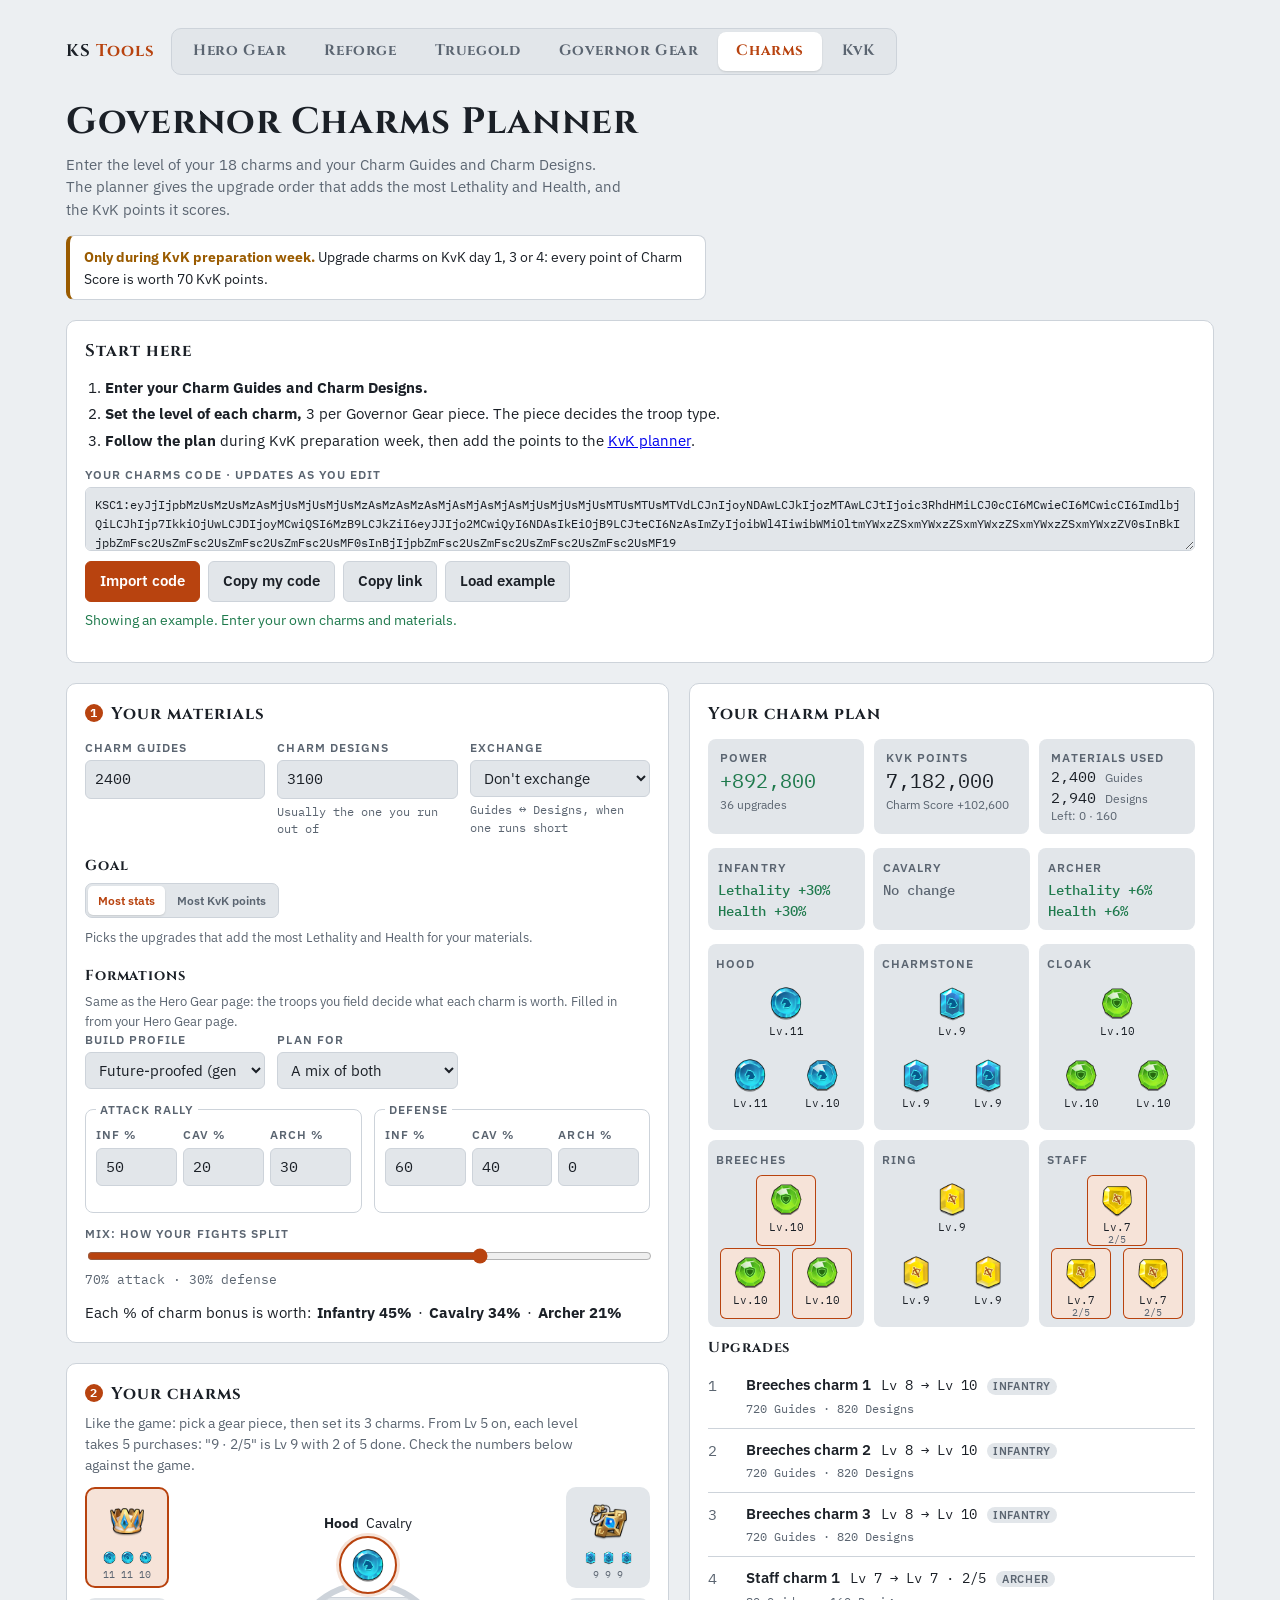
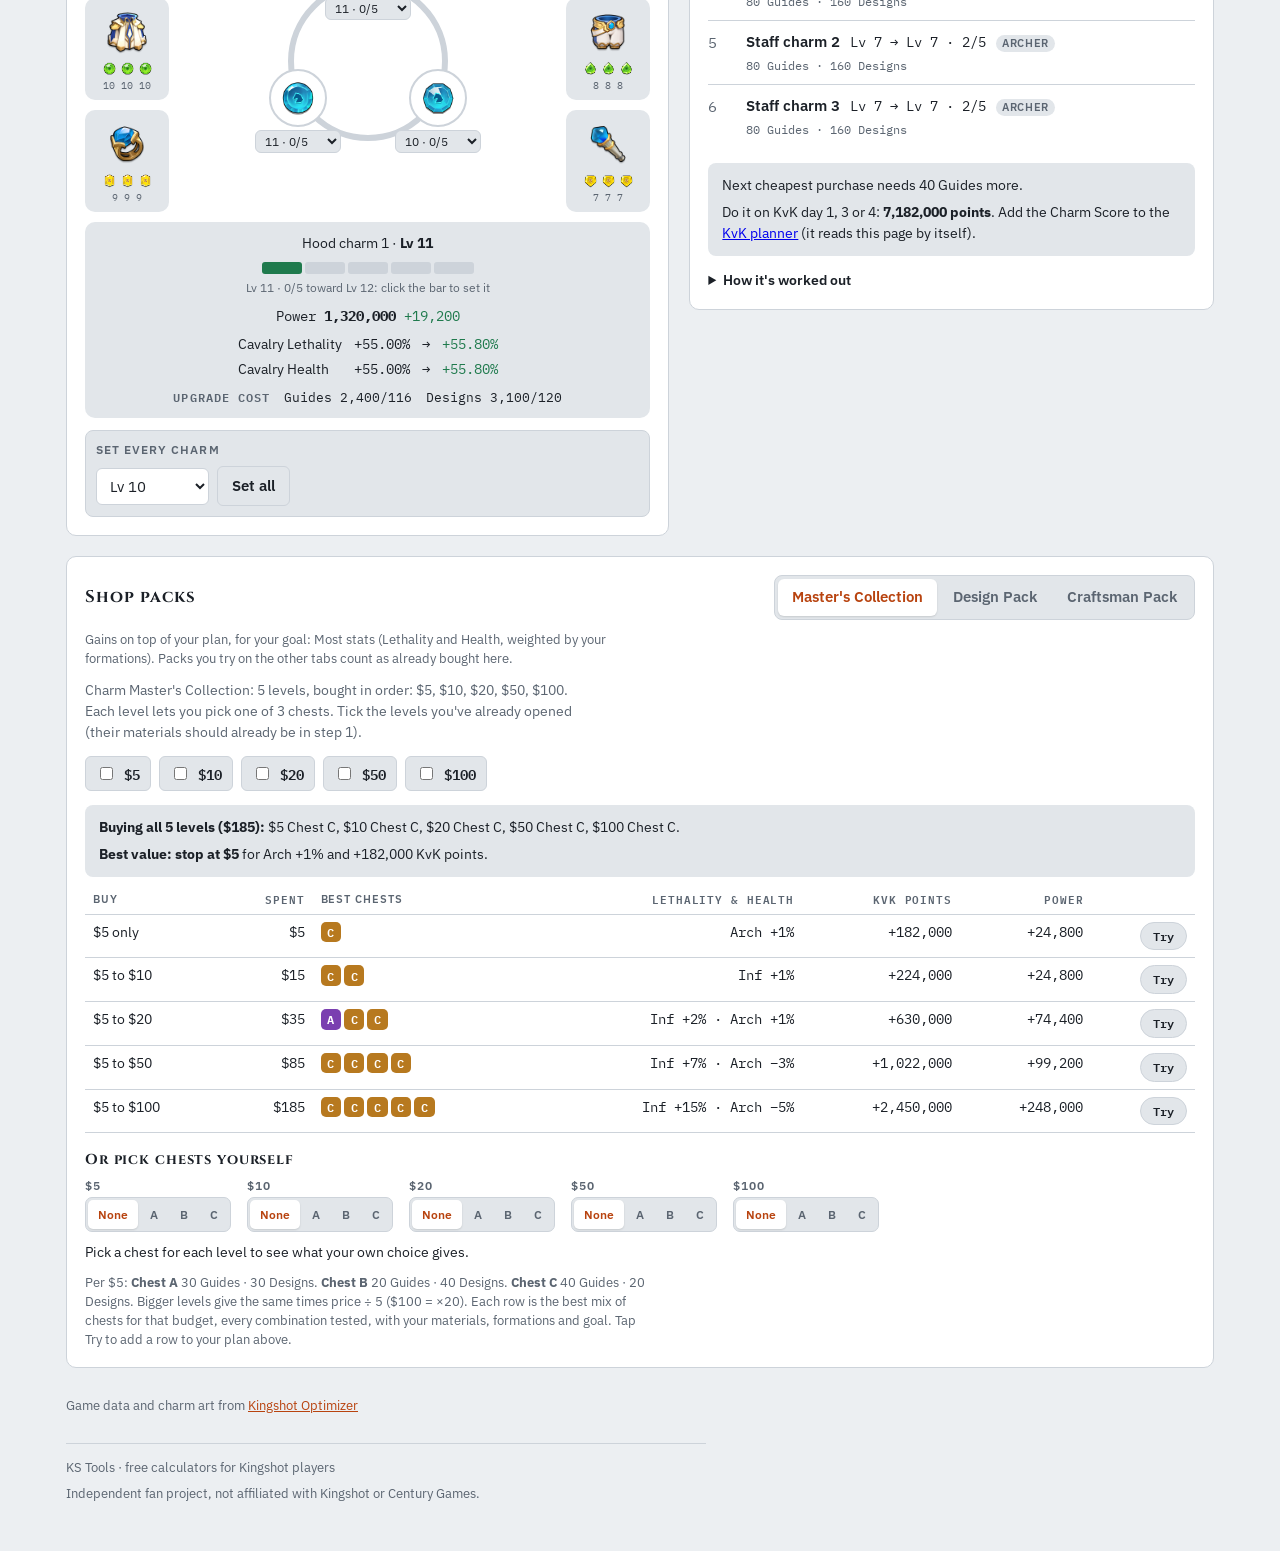
==== commit f9e26ea3: "Merge branch 'charm-shop': Charms shop packs" ====
--- a/charms/index.html
+++ b/charms/index.html
@@ -205,8 +205,6 @@
   </div>
   <footer class="sitefoot"><span>KS Tools · free calculators for Kingshot players</span><span>Independent fan project, not affiliated with Kingshot or Century Games.</span></footer>
 </div>
-<script src="../assets/jeabslist.js"></script>
-<script src="../assets/accounts.js"></script>
 <script src="../assets/charms-model.js"></script>
 <script src="../assets/charms.js"></script>
 </body>
--- a/assets/style.css
+++ b/assets/style.css
@@ -528,50 +528,3 @@
 .gv-big img{width:130px;height:130px;object-fit:contain}
 .gv-sel .sel2{width:100%;max-width:260px}
 @media (max-width:520px){.gv-art img{width:44px;height:44px}.gv-big img{width:96px;height:96px}.gv-sel .sel2{grid-template-columns:1fr;display:grid;gap:4px}.gv-sel .sel2 select{width:100%}}
-
-/* game account switcher (assets/accounts.js), in the site nav on every page */
-.acsw{position:relative;margin-left:auto}
-.acsw-btn{display:inline-flex;align-items:center;gap:6px;max-width:220px;padding:7px 10px 7px 9px;border-radius:8px;font-weight:600}
-.acsw-btn svg{width:18px;height:18px;flex:none;fill:none;stroke:currentColor;stroke-width:1.7;stroke-linecap:round;stroke-linejoin:round}
-.acsw-btn .acsw-car{width:14px;height:14px;color:var(--muted)}
-.acsw-name{overflow:hidden;text-overflow:ellipsis;white-space:nowrap;min-width:0}
-.acsw-menu{position:absolute;right:0;top:calc(100% + 6px);z-index:50;width:280px;max-width:calc(100vw - 32px);background:var(--panel);border:1px solid var(--line);border-radius:10px;box-shadow:0 8px 24px rgba(0,0,0,.18);padding:10px}
-.acsw-h{margin:0 0 6px;font-size:.72rem;font-weight:600;letter-spacing:.06em;text-transform:uppercase;color:var(--muted)}
-.acsw-list{display:flex;flex-direction:column;gap:2px;max-height:260px;overflow-y:auto}
-.acsw-it{display:flex;justify-content:space-between;align-items:center;gap:8px;width:100%;text-align:left;border:0;background:transparent;border-radius:6px;padding:8px 10px;font-weight:500;overflow-wrap:anywhere}
-.acsw-it:hover{background:var(--sunk);filter:none}
-.acsw-it[aria-pressed="true"]{background:var(--ember-soft);color:var(--ember);font-weight:600}
-.acsw-it small{font-size:.7rem;font-weight:500;color:var(--muted);flex:none}
-.acsw-acts{display:flex;gap:6px;margin-top:8px;padding-top:8px;border-top:1px solid var(--line)}
-.acsw-acts button{flex:1;padding:6px 8px;font-size:.82rem}
-.acsw-form,.acsw-conf{margin-top:8px}
-.acsw-lbl{display:block;font-size:.78rem;color:var(--muted);margin-bottom:4px}
-.acsw-conf p{margin:0 0 6px;font-size:.84rem}
-.acsw-row{display:flex;gap:6px}
-.acsw-row input{flex:1;min-width:0}
-.acsw-row button{padding:6px 10px;font-size:.82rem}
-.acsw-foot{margin:8px 0 0;font-size:.72rem;color:var(--muted)}
-@media (max-width:900px){.sitenav .apptabs{order:2}.acsw{order:1}}
-@media (max-width:520px){.acsw-btn{max-width:150px}}
-.acsw-av{width:22px;height:22px;border-radius:50%;object-fit:cover;flex:none}
-.acsw-jl{margin-top:10px;padding-top:8px;border-top:1px solid var(--line)}
-.acsw-jl form{margin-top:6px}
-.acsw-gov{display:flex;align-items:center;gap:10px;margin:2px 0 8px}
-.acsw-gov img{width:36px;height:36px;border-radius:50%;object-fit:cover;flex:none}
-.acsw-gov b{display:block;font-size:.9rem}
-.acsw-gov small{color:var(--muted);font-size:.74rem}
-.acsw-tok{display:flex;justify-content:space-between;align-items:center;gap:6px;flex-wrap:wrap;margin:8px 0 0;font-size:.78rem;color:var(--good)}
-.acsw-lnk{border:0;background:none;padding:0;color:var(--ember);font-size:.78rem;font-weight:600;text-decoration:underline;cursor:pointer}
-.acsw-jlmsg{margin:6px 0 0;font-size:.78rem;color:var(--muted)}
-.acsw-jlmsg:empty{display:none}
-.acsw-jlmsg.bad{color:var(--red)}
-/* Hero Gear: Jeabslist import */
-.jl-pick{margin-top:12px;padding:12px;border:1px solid var(--line);border-radius:10px;background:var(--sunk)}
-.jl-h{margin:0 0 10px;font-size:.86rem}
-.jl-row{display:flex;flex-wrap:wrap;align-items:center;gap:6px 10px;padding:6px 0;border-top:1px solid var(--line)}
-.jl-row .label{min-width:70px;margin:0}
-.jl-row select{width:auto;min-width:190px;max-width:100%}
-.jl-gear{display:inline-flex;flex-wrap:wrap;gap:4px}
-.jl-gear span{font-family:var(--mono);font-size:.78rem;background:var(--panel);border-radius:5px;padding:2px 6px}
-.jl-gear small{color:var(--muted)}
-.jl-none{font-size:.78rem;color:var(--muted)}
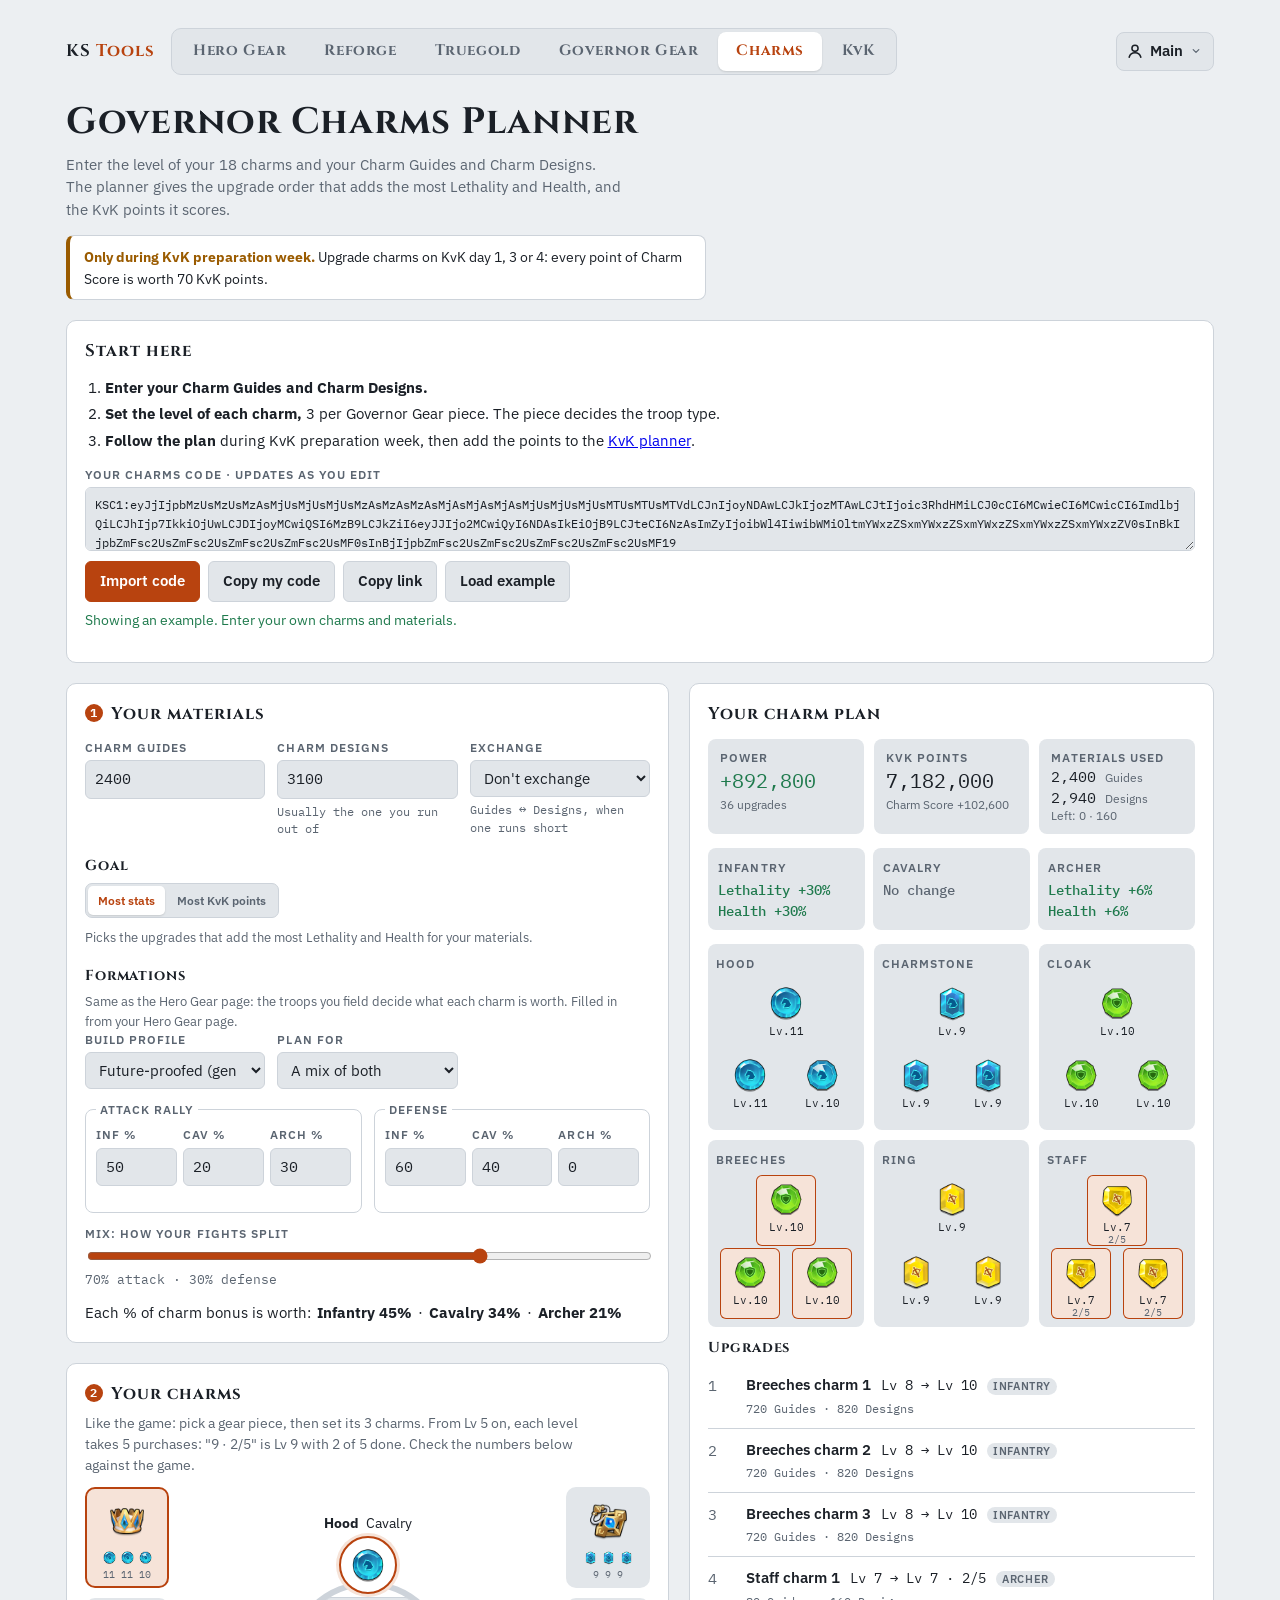
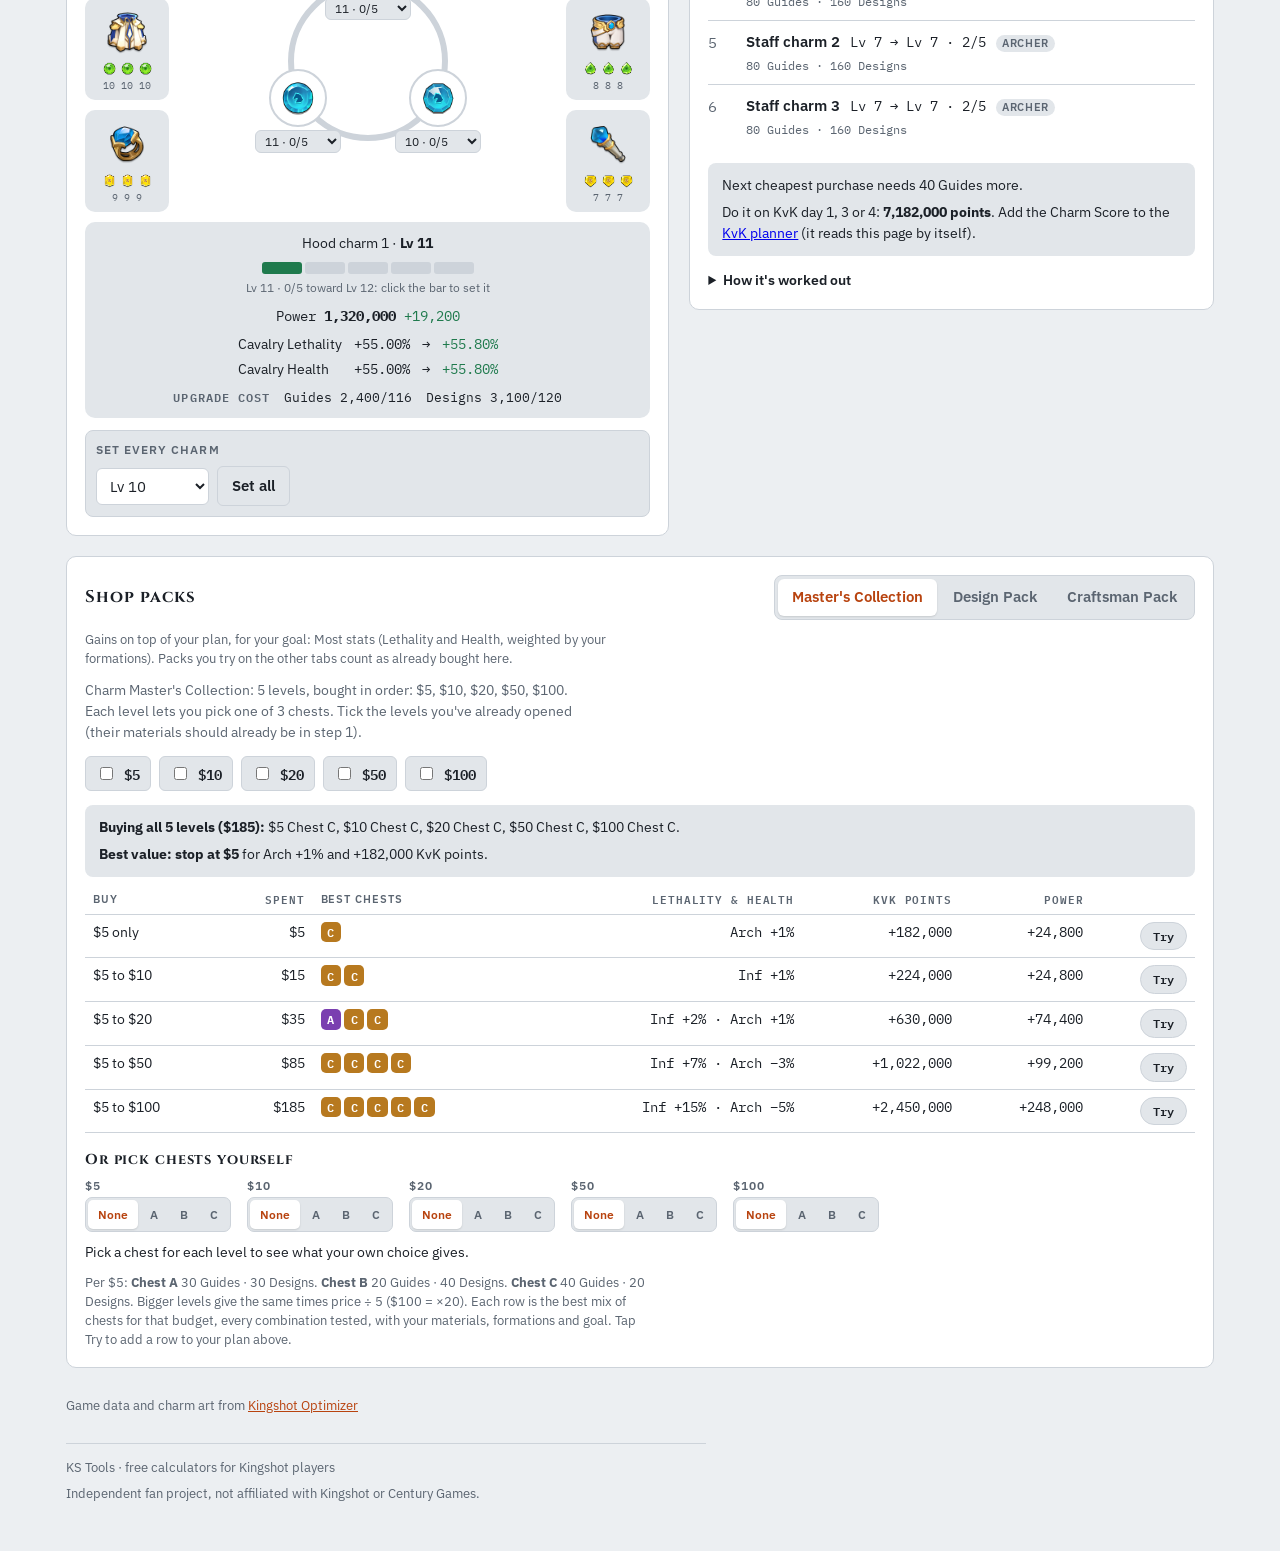
==== commit 58ecfc11: "Smooth page changes: cross-fade with the nav kept in place (view transitions), prefetch pages on hov" ====
--- a/charms/index.html
+++ b/charms/index.html
@@ -13,6 +13,7 @@
 <link rel="preconnect" href="https://fonts.gstatic.com" crossorigin>
 <link rel="stylesheet" href="https://fonts.googleapis.com/css2?family=Cinzel:wght@600;700&family=IBM+Plex+Sans:wght@400;500;600&family=IBM+Plex+Mono:wght@400;500&display=swap">
 <link rel="stylesheet" href="../assets/style.css">
+<script type="speculationrules">{"prefetch":[{"where":{"href_matches":"/*"},"eagerness":"moderate"}]}</script>
 </head>
 <body>
 <div class="wrap">
@@ -205,6 +206,8 @@
   </div>
   <footer class="sitefoot"><span>KS Tools · free calculators for Kingshot players</span><span>Independent fan project, not affiliated with Kingshot or Century Games.</span></footer>
 </div>
+<script src="../assets/jeabslist.js"></script>
+<script src="../assets/accounts.js"></script>
 <script src="../assets/charms-model.js"></script>
 <script src="../assets/charms.js"></script>
 </body>
--- a/assets/style.css
+++ b/assets/style.css
@@ -6,6 +6,12 @@
 img{max-width:100%}
 [hidden]{display:none!important}
 .sitenav{display:flex;flex-wrap:wrap;align-items:center;gap:10px 16px;margin-bottom:20px}
+/* moving between pages: the browser keeps the nav in place and cross-fades the rest, instead of a white flash
+   (Chrome/Edge 126+, Safari 18.2+; other browsers load the page as before). Pages are prefetched on hover. */
+@view-transition{navigation:auto}
+.sitenav{view-transition-name:sitenav}
+::view-transition-old(root),::view-transition-new(root){animation-duration:.15s}
+@media (prefers-reduced-motion:reduce){@view-transition{navigation:none}}
 .brand{font-family:var(--display);font-weight:700;letter-spacing:.06em;color:var(--ink);text-decoration:none;font-size:1.05rem}
 .brand span{color:var(--ember)}
 .sitenav .apptabs{margin-bottom:0}
@@ -528,3 +534,56 @@
 .gv-big img{width:130px;height:130px;object-fit:contain}
 .gv-sel .sel2{width:100%;max-width:260px}
 @media (max-width:520px){.gv-art img{width:44px;height:44px}.gv-big img{width:96px;height:96px}.gv-sel .sel2{grid-template-columns:1fr;display:grid;gap:4px}.gv-sel .sel2 select{width:100%}}
+
+/* game account switcher (assets/accounts.js), in the site nav on every page */
+.acsw{position:relative;margin-left:auto}
+.acsw-btn{display:inline-flex;align-items:center;gap:6px;max-width:220px;padding:7px 10px 7px 9px;border-radius:8px;font-weight:600}
+.acsw-btn svg{width:18px;height:18px;flex:none;fill:none;stroke:currentColor;stroke-width:1.7;stroke-linecap:round;stroke-linejoin:round}
+.acsw-btn .acsw-car{width:14px;height:14px;color:var(--muted)}
+.acsw-name{overflow:hidden;text-overflow:ellipsis;white-space:nowrap;min-width:0}
+.acsw-menu{position:absolute;right:0;top:calc(100% + 6px);z-index:50;width:280px;max-width:calc(100vw - 32px);background:var(--panel);border:1px solid var(--line);border-radius:10px;box-shadow:0 8px 24px rgba(0,0,0,.18);padding:10px}
+.acsw-h{margin:0 0 6px;font-size:.72rem;font-weight:600;letter-spacing:.06em;text-transform:uppercase;color:var(--muted)}
+.acsw-list{display:flex;flex-direction:column;gap:2px;max-height:260px;overflow-y:auto}
+.acsw-it{display:flex;justify-content:space-between;align-items:center;gap:8px;width:100%;text-align:left;border:0;background:transparent;border-radius:6px;padding:8px 10px;font-weight:500;overflow-wrap:anywhere}
+.acsw-it:hover{background:var(--sunk);filter:none}
+.acsw-it[aria-pressed="true"]{background:var(--ember-soft);color:var(--ember);font-weight:600}
+.acsw-it small{font-size:.7rem;font-weight:500;color:var(--muted);flex:none}
+.acsw-acts{display:flex;gap:6px;margin-top:8px;padding-top:8px;border-top:1px solid var(--line)}
+.acsw-acts button{flex:1;padding:6px 8px;font-size:.82rem}
+.acsw-form,.acsw-conf{margin-top:8px}
+.acsw-lbl{display:block;font-size:.78rem;color:var(--muted);margin-bottom:4px}
+.acsw-conf p{margin:0 0 6px;font-size:.84rem}
+.acsw-row{display:flex;gap:6px}
+.acsw-row input{flex:1;min-width:0}
+.acsw-row button{padding:6px 10px;font-size:.82rem}
+.acsw-foot{margin:8px 0 0;font-size:.72rem;color:var(--muted)}
+@media (max-width:900px){.sitenav .apptabs{order:2}.acsw{order:1}}
+@media (max-width:520px){.acsw-btn{max-width:150px}}
+.acsw-av{width:22px;height:22px;border-radius:50%;object-fit:cover;flex:none}
+.acsw-jl{margin-top:10px;padding-top:8px;border-top:1px solid var(--line)}
+.acsw-jl form{margin-top:6px}
+.acsw-gov{display:flex;align-items:center;gap:10px;margin:2px 0 8px}
+.acsw-gov img{width:36px;height:36px;border-radius:50%;object-fit:cover;flex:none}
+.acsw-gov b{display:block;font-size:.9rem}
+.acsw-gov small{color:var(--muted);font-size:.74rem}
+.acsw-tok{display:flex;justify-content:space-between;align-items:center;gap:6px;flex-wrap:wrap;margin:8px 0 0;font-size:.78rem;color:var(--good)}
+.acsw-lnk{border:0;background:none;padding:0;color:var(--ember);font-size:.78rem;font-weight:600;text-decoration:underline;cursor:pointer}
+.acsw-jlmsg{margin:6px 0 0;font-size:.78rem;color:var(--muted)}
+.acsw-jlmsg:empty{display:none}
+.acsw-jlmsg.bad{color:var(--red)}
+/* Hero Gear: Jeabslist import */
+.jl-pick{margin-top:12px;padding:12px;border:1px solid var(--line);border-radius:10px;background:var(--sunk)}
+.jl-h{margin:0 0 10px;font-size:.86rem}
+.jl-row{padding:8px 0;border-top:1px solid var(--line)}
+.jl-row>.label{display:block;margin:0 0 6px}
+.jl-row>.label small{text-transform:none;letter-spacing:0;font-weight:500}
+.jl-cards{display:grid;grid-template-columns:repeat(auto-fill,minmax(min(100%,270px),1fr));gap:8px}
+.jl-card{display:flex;flex-direction:column;align-items:stretch;gap:6px;text-align:left;padding:8px 10px;border:1px solid var(--line);border-radius:8px;background:var(--panel);font-weight:400}
+.jl-card:hover{border-color:var(--ember);filter:none}
+.jl-card[aria-pressed="true"]{border-color:var(--ember);box-shadow:inset 0 0 0 1px var(--ember);background:var(--ember-soft)}
+.jl-name{display:flex;justify-content:space-between;align-items:baseline;gap:8px}
+.jl-name small{font-size:.74rem;color:var(--muted)}
+.jl-gear{display:flex;flex-wrap:wrap;gap:4px}
+.jl-gear span{font-family:var(--mono);font-size:.76rem;background:var(--sunk);border-radius:5px;padding:2px 6px}
+.jl-gear small{color:var(--muted)}
+.jl-none{font-size:.78rem;color:var(--muted)}
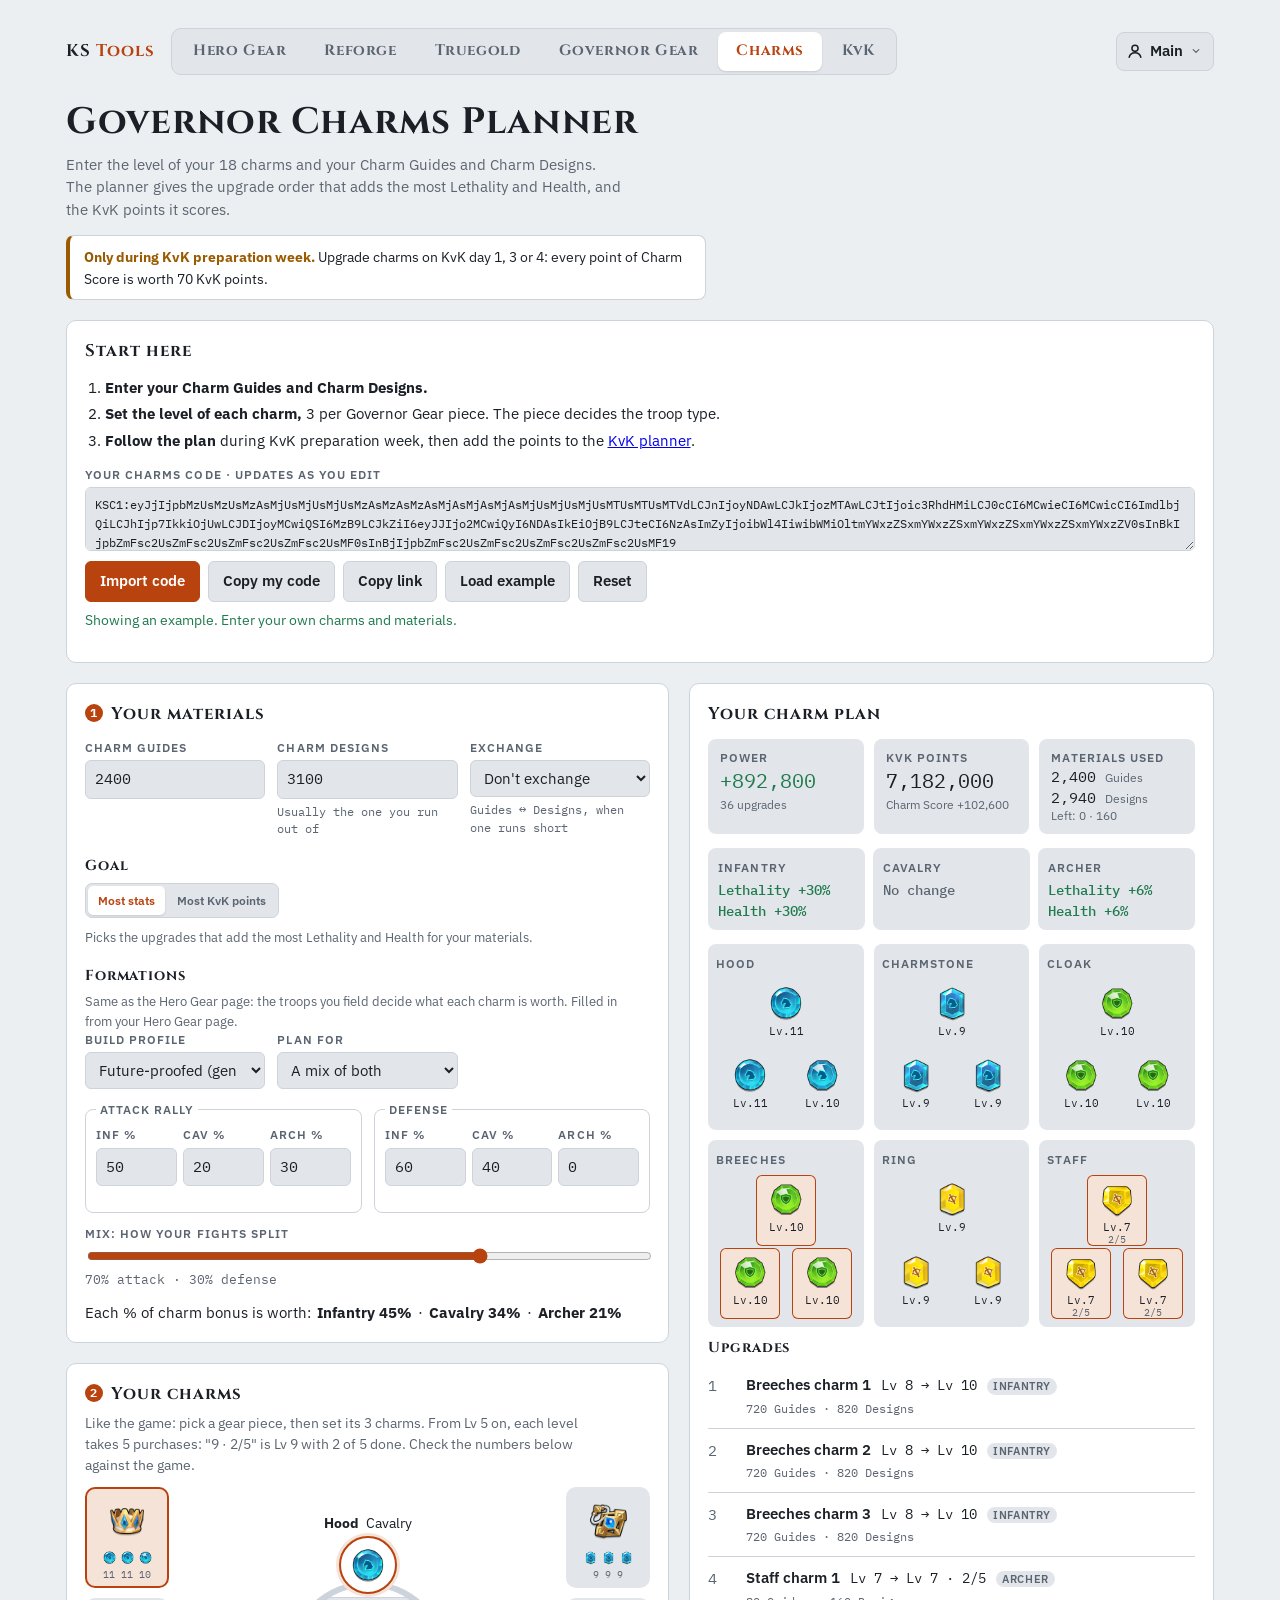
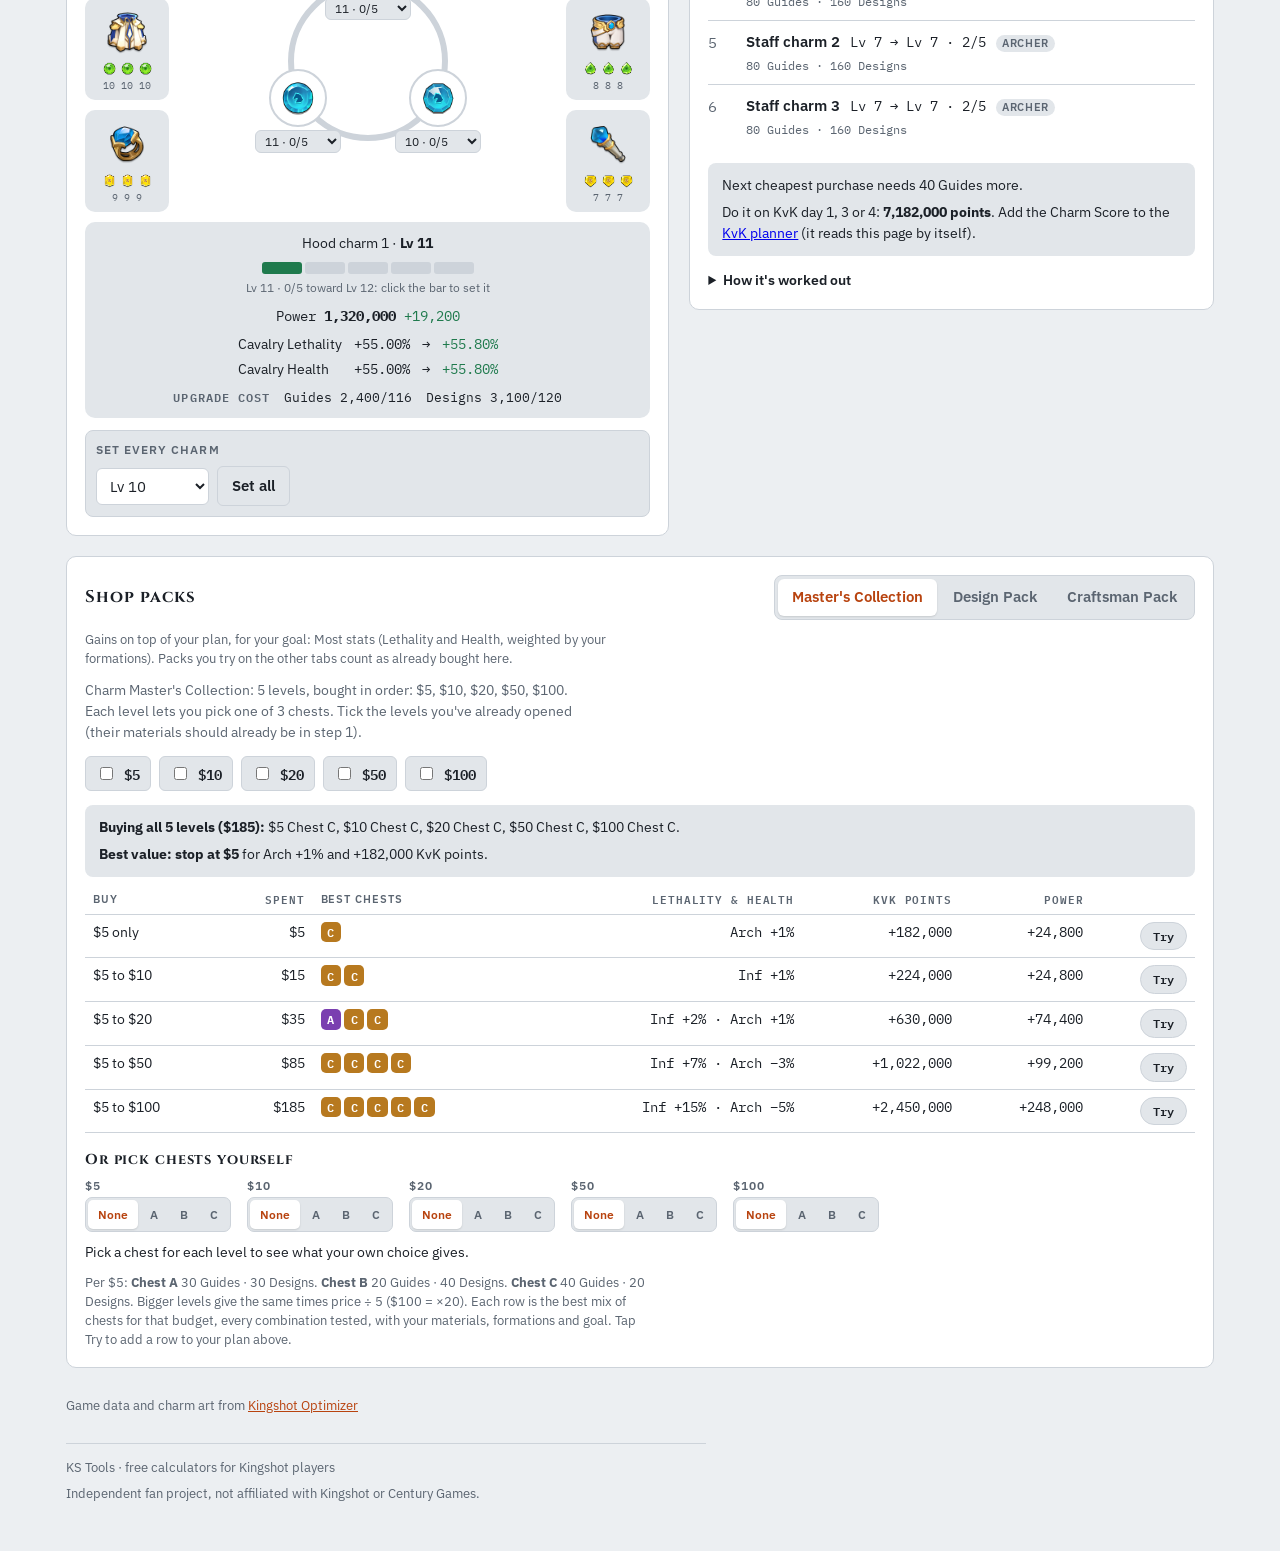
==== commit a8038a0a: "Reset button on every page with the same 'Are you sure? Click again' confirmation (KS.confirmButton)" ====
--- a/charms/index.html
+++ b/charms/index.html
@@ -45,6 +45,7 @@
       <button id="btn-export" type="button">Copy my code</button>
       <button id="btn-link" type="button">Copy link</button>
       <button id="btn-example" type="button">Load example</button>
+      <button id="btn-blank" type="button">Reset</button>
     </div>
     <p id="msg" class="msg" role="status"></p>
   </section>
@@ -206,8 +207,10 @@
   </div>
   <footer class="sitefoot"><span>KS Tools · free calculators for Kingshot players</span><span>Independent fan project, not affiliated with Kingshot or Century Games.</span></footer>
 </div>
+<script src="../assets/common.js"></script>
 <script src="../assets/jeabslist.js"></script>
 <script src="../assets/accounts.js"></script>
+<script src="../assets/governor-gear-data.js"></script>
 <script src="../assets/charms-model.js"></script>
 <script src="../assets/charms.js"></script>
 </body>
--- a/assets/style.css
+++ b/assets/style.css
@@ -587,3 +587,24 @@
 .jl-gear span{font-family:var(--mono);font-size:.76rem;background:var(--sunk);border-radius:5px;padding:2px 6px}
 .jl-gear small{color:var(--muted)}
 .jl-none{font-size:.78rem;color:var(--muted)}
+/* KvK: Jeabslist dates, opponent and past preps */
+.jl-kvk{margin-top:12px;font-size:.88rem}
+.jl-kvk:empty{display:none}
+.jl-kvk p{margin:0 0 6px}
+.jl-kvk .jl-h{margin-bottom:8px}
+.jl-kvk .bad{color:var(--red)}
+.jl-kvk b.down{color:var(--red)}
+.jl-wait{color:var(--muted)}
+.jl-lnk{border:0;background:none;padding:0;color:var(--ember);font-weight:600;text-decoration:underline;cursor:pointer;font-size:inherit}
+.jl-foot{font-size:.8rem;color:var(--muted)}
+.jl-past{margin-top:16px}
+.jl-ptab td small{display:block;font-size:.7rem;color:var(--muted)}
+.jl-ptab td:nth-child(2) small{display:inline}
+.jl-miss{color:var(--muted);font-style:italic}
+/* Charms: your Governor Gear on the pieces (tier and stars like the Governor Gear page) */
+.cg-art{position:relative;display:block;width:52px;height:52px;container-type:inline-size;line-height:0}
+@media (max-width:520px){.cg-art{width:42px;height:42px}}
+.cg-tag{position:absolute;top:2%;left:4%;display:flex;flex-direction:column;align-items:flex-start;font:900 22cqw/1 system-ui,sans-serif;color:#fff36a;
+  -webkit-text-stroke:2px #3d2a0e;paint-order:stroke fill;white-space:nowrap}
+.cg-tag:empty{display:none}
+.cg-glv{display:block;font-size:.74rem;color:var(--muted)}
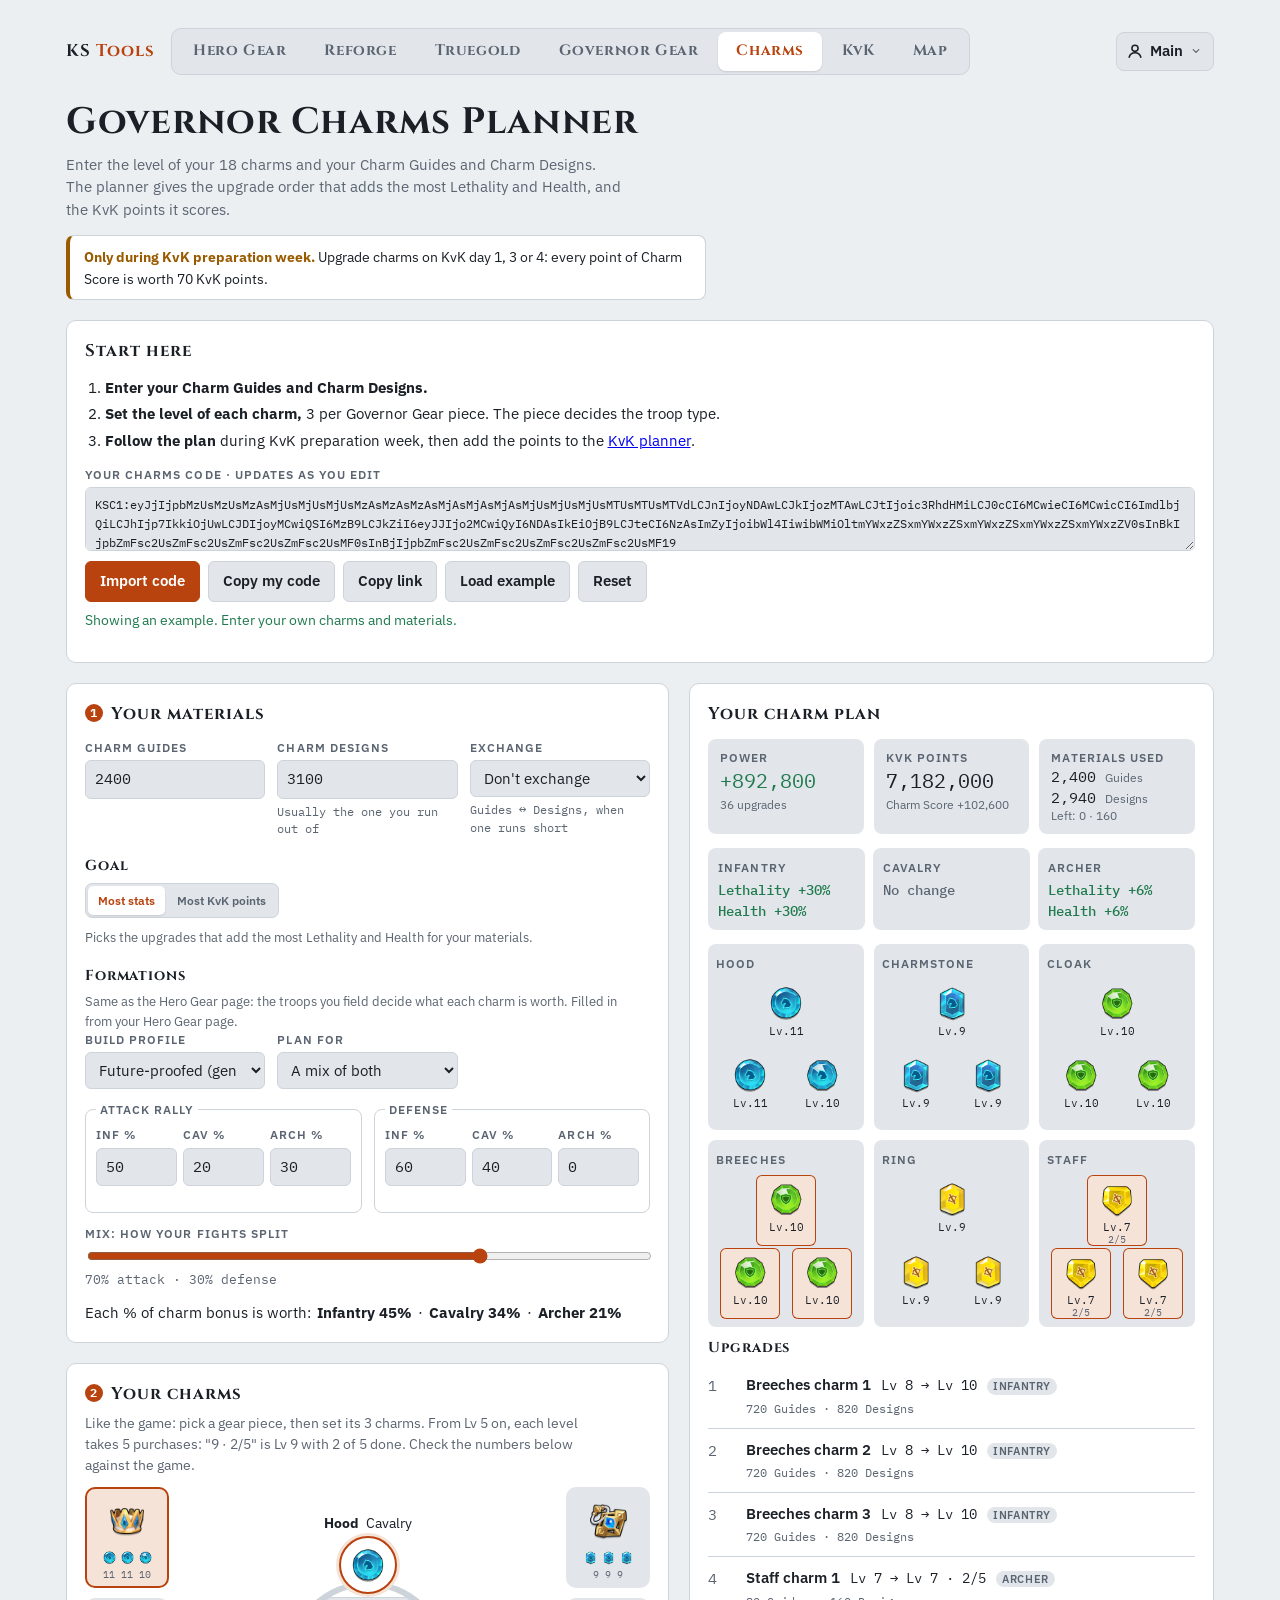
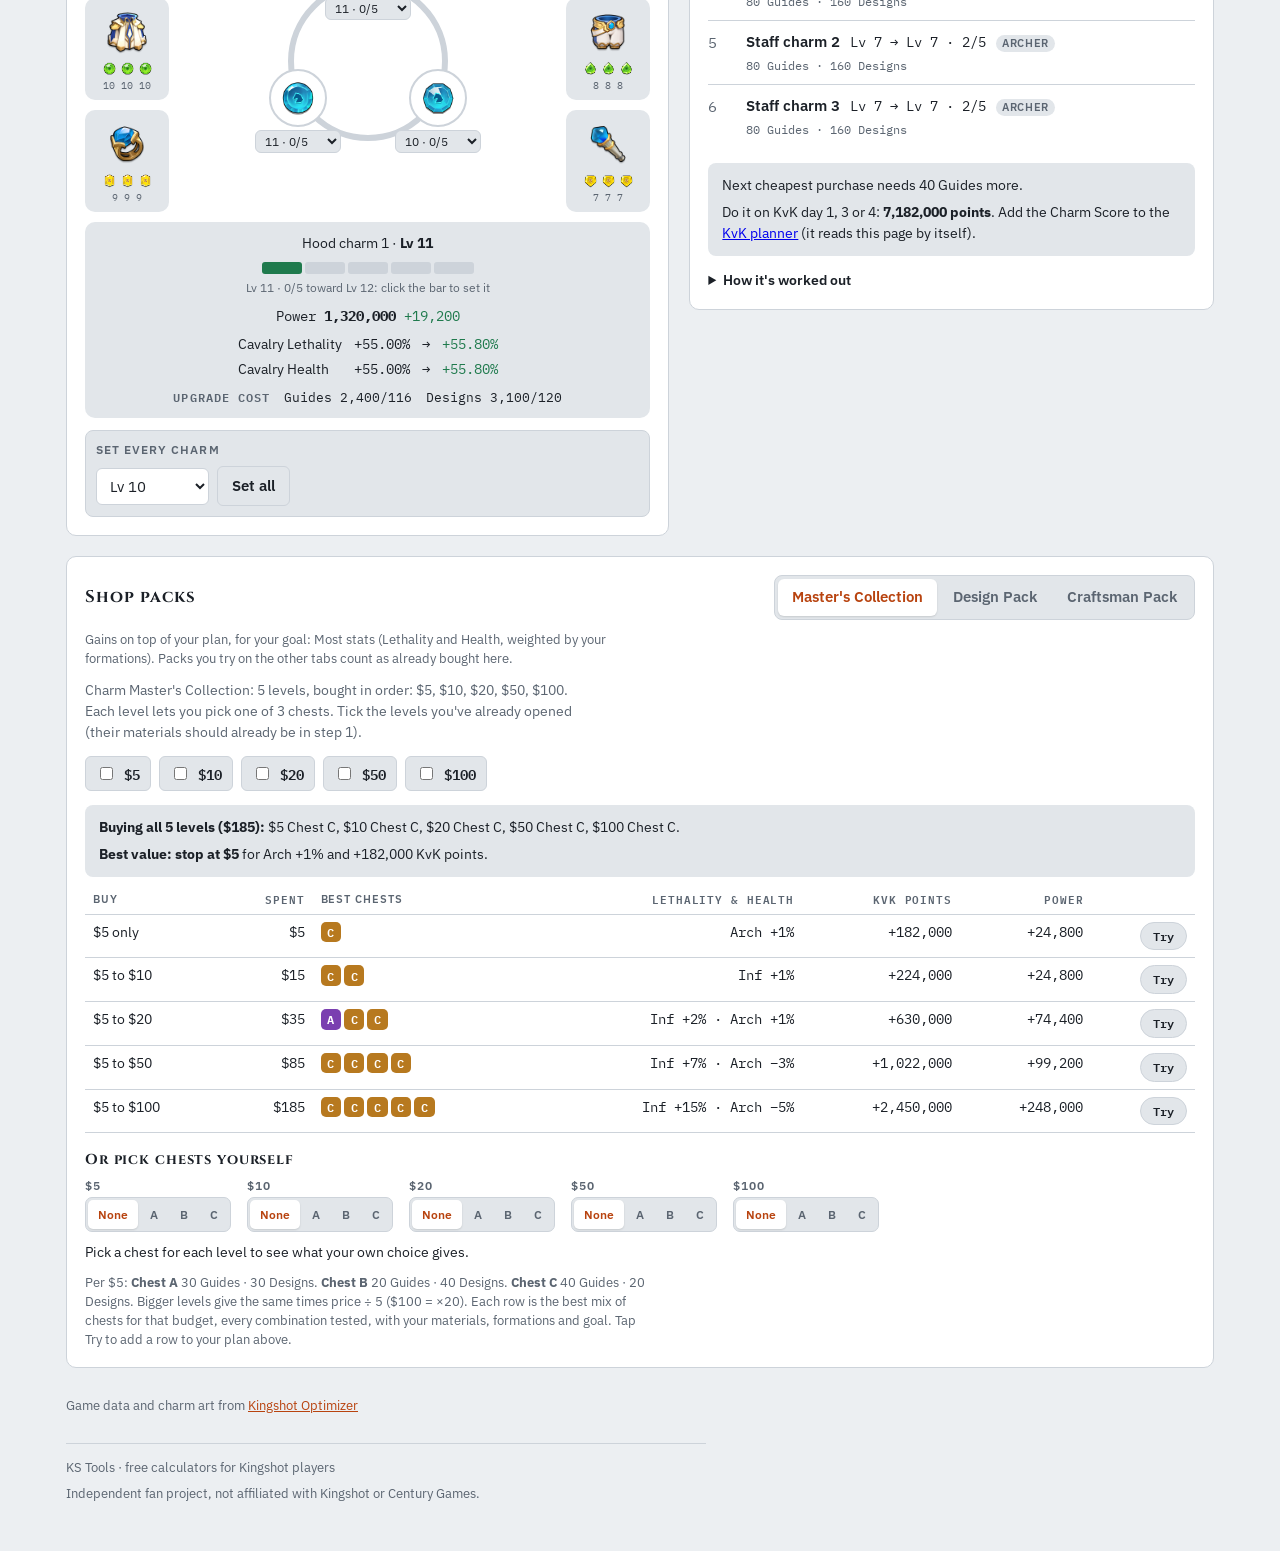
==== commit 637b2779: "Alliance Map Planner (/map/): kingdom map around the King's Castle with towns, HQs, flags, Hunting T" ====
--- a/charms/index.html
+++ b/charms/index.html
@@ -19,7 +19,7 @@
 <div class="wrap">
   <nav class="sitenav" aria-label="Site">
     <a class="brand" href="../">KS <span>Tools</span></a>
-    <div class="apptabs"><a href="../hero-gear/">Hero Gear</a><a href="../reforge/">Reforge</a><a href="../truegold/">Truegold</a><a href="../governor-gear/">Governor Gear</a><a href="../charms/" aria-current="page">Charms</a><a href="../kvk/">KvK</a></div>
+    <div class="apptabs"><a href="../hero-gear/">Hero Gear</a><a href="../reforge/">Reforge</a><a href="../truegold/">Truegold</a><a href="../governor-gear/">Governor Gear</a><a href="../charms/" aria-current="page">Charms</a><a href="../kvk/">KvK</a><a href="../map/">Map</a></div>
   </nav>
   <div id="app-ch">
   <header>
--- a/assets/style.css
+++ b/assets/style.css
@@ -608,3 +608,65 @@
   -webkit-text-stroke:2px #3d2a0e;paint-order:stroke fill;white-space:nowrap}
 .cg-tag:empty{display:none}
 .cg-glv{display:block;font-size:.74rem;color:var(--muted)}
+.acsw-acts{flex-wrap:wrap}
+.acsw-acts button{min-width:calc(50% - 3px)}
+.acsw-bk{margin-top:10px;padding-top:8px;border-top:1px solid var(--line)}
+.acsw-bk .acsw-acts{margin-top:0;padding-top:0;border-top:0}
+.acsw-bkmsg{margin:6px 0 0;font-size:.78rem;color:var(--muted)}
+.acsw-bkmsg:empty{display:none}
+.acsw-bkmsg.bad{color:var(--red)}
+.acsw-conf .acsw-row{flex-wrap:wrap}
+/* KvK: today during prep week */
+.kv-when{margin:0 0 10px;padding:8px 12px;border-radius:8px;background:var(--ember-soft);font-size:.88rem}
+.kv-now{font-size:.7rem;font-weight:700;text-transform:uppercase;letter-spacing:.05em;color:var(--ember)}
+.kv-now:empty{display:none}
+.kv-day.today{box-shadow:0 0 0 2px var(--ember)}
+.kv-day.past{opacity:.55}
+.kv-day.past .kv-now{color:var(--muted)}
+.acsw-menu{max-height:calc(100vh - 90px);overflow-y:auto}
+/* ---------- Map planner ---------- */
+.mp-panel{margin-top:20px;margin-bottom:20px;padding:12px;display:flex;flex-direction:column;gap:8px}
+.mp-bar{display:flex;flex-direction:column;gap:8px}
+.mp-tools,.mp-bar2{display:flex;flex-wrap:wrap;gap:6px;align-items:center}
+.mp-tools button,.mp-bar2 button,.mp-tools select{padding:6px 10px;font-size:.85rem}
+.mp-tools button[aria-pressed="true"],.mp-tools select[aria-pressed="true"]{background:var(--ember);border-color:var(--ember);color:var(--panel)}
+.mp-inl{display:inline-flex;align-items:center;gap:6px;font-size:.85rem;color:var(--muted)}
+.mp-inl select{padding:5px 8px;font-size:.85rem;max-width:180px}
+.mp-chk input{width:auto}
+.mp-go{display:inline-flex;gap:4px}
+.mp-go input{width:72px;padding:5px 8px;font-size:.85rem}
+.mp-canvas{position:relative;height:min(68vh,640px);min-height:320px;border-radius:8px;overflow:hidden;border:1px solid var(--line);background:var(--sunk)}
+.mp-canvas canvas{display:block;touch-action:none;cursor:grab}
+.mp-hover{margin:0;font-size:.8rem;color:var(--muted);font-family:var(--mono);min-height:1.2em}
+.mp-full{position:fixed;inset:0;z-index:50;margin:0;border-radius:0;padding:10px max(10px,env(safe-area-inset-right)) max(10px,env(safe-area-inset-bottom)) max(10px,env(safe-area-inset-left))}
+.mp-full .mp-canvas{flex:1;height:auto}
+body.mp-lock{overflow:hidden}
+.mp-empty,.mp-note{color:var(--muted);font-size:.88rem;margin:6px 0}
+.mp-kv{margin:0 0 10px}
+.mp-row{display:flex;flex-wrap:wrap;gap:10px;margin-bottom:8px}
+.mp-row .field{flex:1 1 120px}
+.mp-towns{margin-top:14px;padding-top:12px;border-top:1px solid var(--line)}
+.mp-towns h3,.mp-grp h3{font-size:.95rem;margin:0 0 6px}
+.mp-al{display:flex;flex-wrap:wrap;align-items:center;gap:6px;padding:6px 0;border-bottom:1px solid var(--line)}
+.mp-al input[type=color]{width:36px;height:32px;padding:2px;flex:none}
+.mp-al .mp-tag{width:70px;flex:none}
+.mp-al input[data-f=name]{flex:1 1 140px;min-width:0}
+.mp-cnt{font-size:.8rem;color:var(--muted)}
+.mp-al button{padding:5px 10px;font-size:.8rem}
+.mp-grp{margin-bottom:12px}
+.mp-grp h3 i{display:inline-block;width:12px;height:12px;border-radius:3px;margin-right:6px;vertical-align:-1px}
+.mp-items{list-style:none;margin:0;padding:0;display:flex;flex-direction:column;gap:2px}
+.mp-item{width:100%;display:flex;justify-content:space-between;gap:8px;text-align:left;padding:4px 8px;font-size:.85rem;background:none;border:1px solid transparent}
+.mp-item span{font-family:var(--mono);color:var(--muted);font-size:.8rem}
+.mp-item.on{border-color:var(--ember);background:var(--ember-soft)}
+.mp-bad{color:var(--red);font-weight:700;margin-right:4px}
+.mp-grp summary{cursor:pointer;font-size:.85rem;color:var(--muted);padding:4px 0}
+.mp-rules summary{cursor:pointer;font-weight:600}
+.mp-rules ul{padding-left:18px;font-size:.88rem}
+.mp-rules p{font-size:.88rem;color:var(--muted)}
+.mp-tools select{width:auto}
+#tw-names{font-family:var(--body);font-size:.9rem;word-break:normal}
+.mp-colrow{align-items:center}
+.mp-colrow input[type=color]{width:40px;height:30px;padding:2px}
+.mp-colrow button{padding:5px 10px;font-size:.8rem}
+.mp-ex{width:auto;max-width:100%}
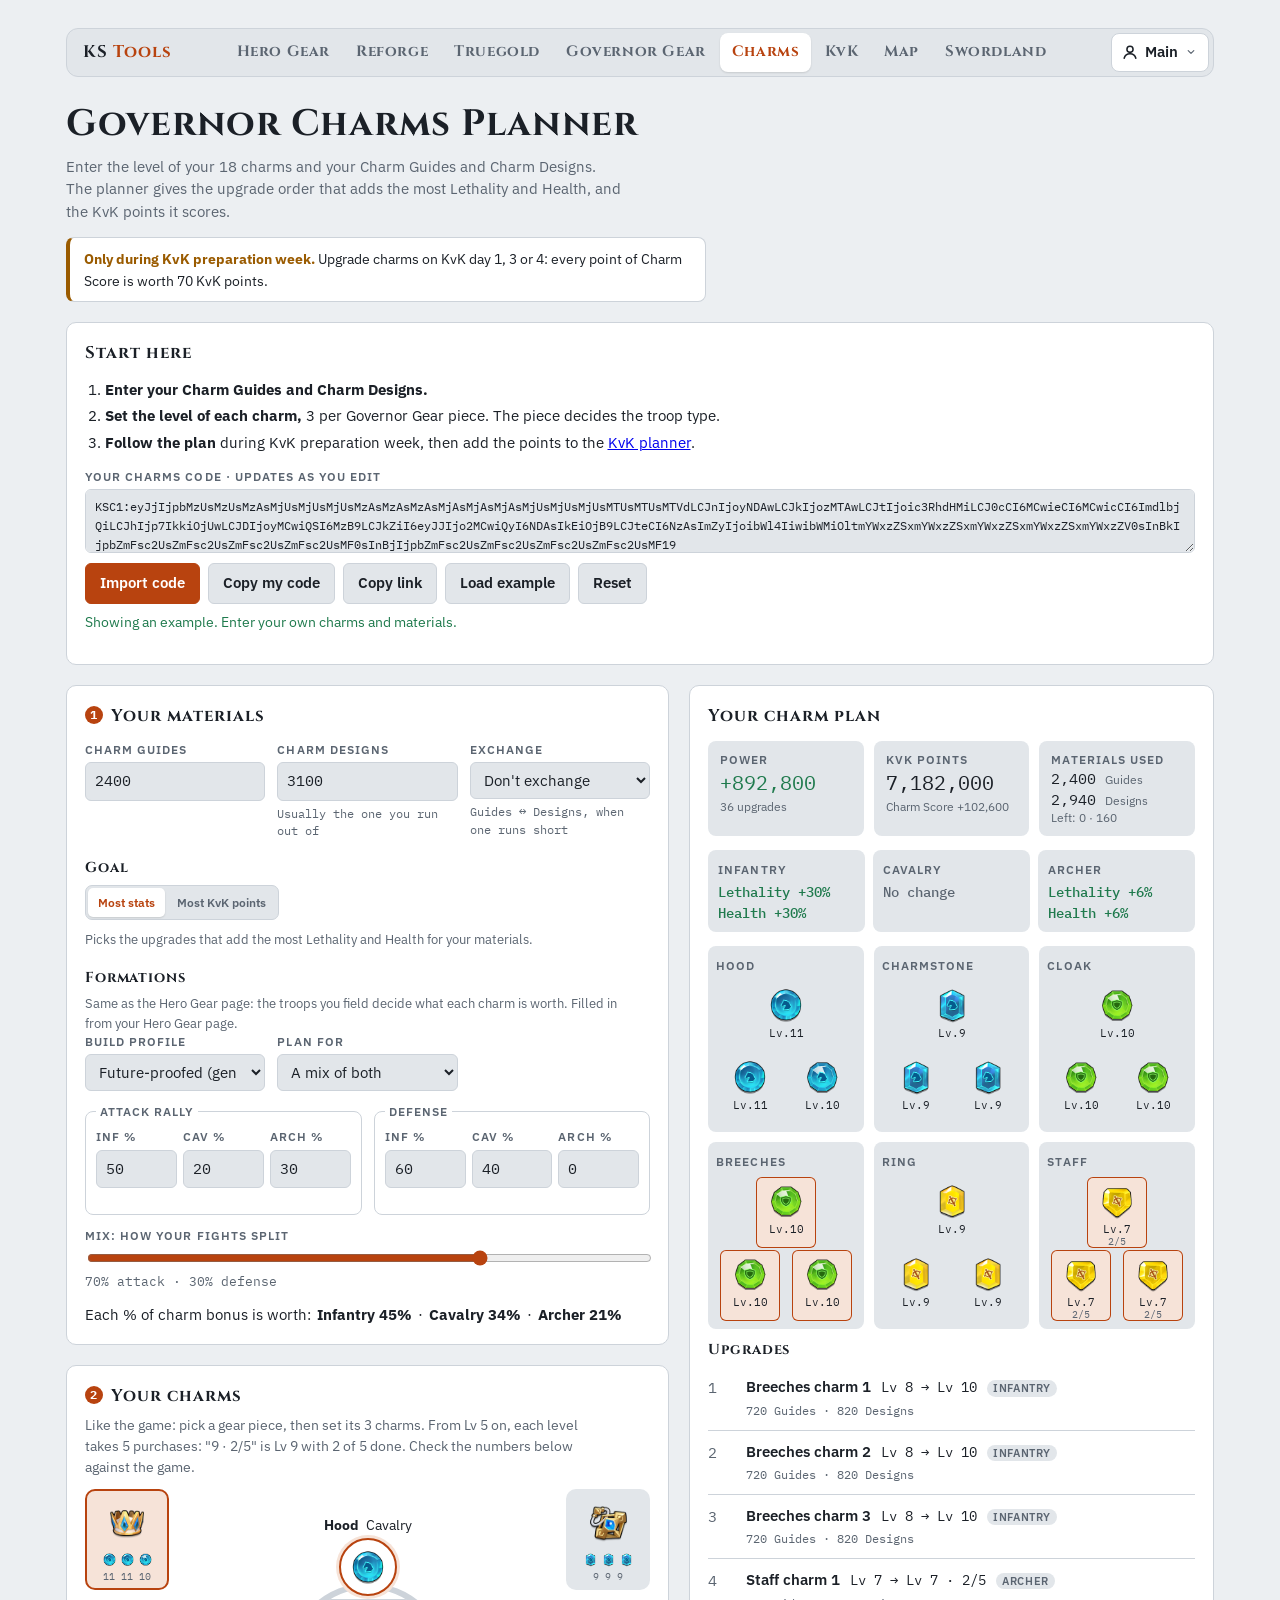
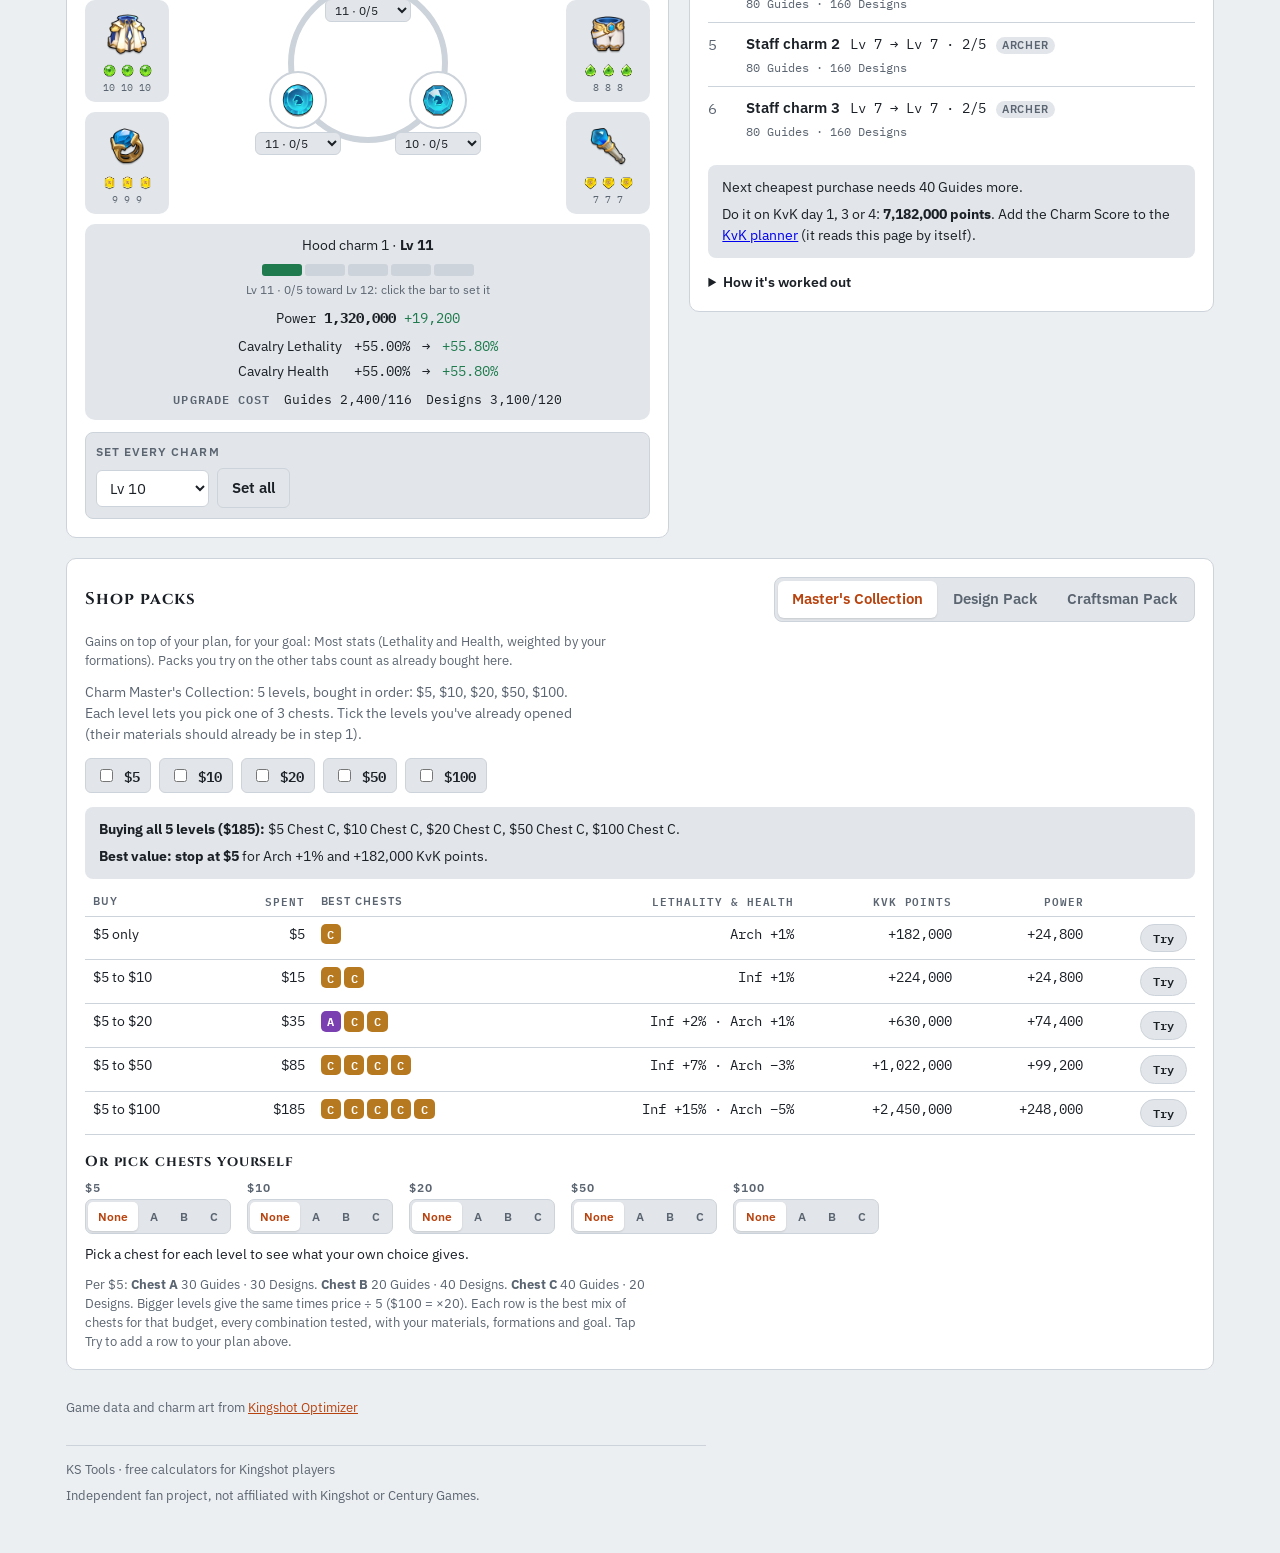
==== commit 15ec887a: "Swordland Showdown planner (/swordland/): one legion of 30 Join + 10 Substitutes, battlefield map wi" ====
--- a/charms/index.html
+++ b/charms/index.html
@@ -19,7 +19,7 @@
 <div class="wrap">
   <nav class="sitenav" aria-label="Site">
     <a class="brand" href="../">KS <span>Tools</span></a>
-    <div class="apptabs"><a href="../hero-gear/">Hero Gear</a><a href="../reforge/">Reforge</a><a href="../truegold/">Truegold</a><a href="../governor-gear/">Governor Gear</a><a href="../charms/" aria-current="page">Charms</a><a href="../kvk/">KvK</a><a href="../map/">Map</a></div>
+    <div class="apptabs"><a href="../hero-gear/">Hero Gear</a><a href="../reforge/">Reforge</a><a href="../truegold/">Truegold</a><a href="../governor-gear/">Governor Gear</a><a href="../charms/" aria-current="page">Charms</a><a href="../kvk/">KvK</a><a href="../map/">Map</a><a href="../swordland/">Swordland</a></div>
   </nav>
   <div id="app-ch">
   <header>
--- a/assets/style.css
+++ b/assets/style.css
@@ -670,3 +670,125 @@
 .mp-colrow input[type=color]{width:40px;height:30px;padding:2px}
 .mp-colrow button{padding:5px 10px;font-size:.8rem}
 .mp-ex{width:auto;max-width:100%}
+
+/* ---------- Swordland planner ---------- */
+.sw-chatbox{margin-top:10px}
+.sw-chatbox summary,.sw-pastebox summary{cursor:pointer;font-weight:600;font-size:.9rem}
+.sw-chatbox textarea{width:100%;min-height:180px;margin-top:8px;font-family:var(--mono);font-size:.8rem}
+.sw-steps{display:flex;flex-wrap:wrap;gap:6px;margin-bottom:12px}
+.sw-steps button{display:flex;flex-direction:column;align-items:flex-start;gap:1px;padding:7px 14px;background:var(--sunk);border:1px solid var(--line);color:var(--ink)}
+.sw-steps button small{font-weight:400;font-size:.75rem;color:var(--muted)}
+.sw-steps button[aria-selected=true]{background:var(--ember);border-color:var(--ember);color:#fff}
+.sw-steps button[aria-selected=true] small{color:#fff;opacity:.85}
+.sw-stepedit{display:flex;flex-wrap:wrap;gap:10px;align-items:flex-end}
+.sw-stepedit .field{flex:1 1 150px}
+.sw-side{display:flex;flex-wrap:wrap;gap:14px;align-items:center;margin-top:12px;font-size:.9rem}
+.sw-side label{display:flex;gap:6px;align-items:center;cursor:pointer}
+/* battlefield: fixed game colours in both themes */
+.sw-map{position:relative;width:100%;aspect-ratio:600/520;container-type:inline-size;border-radius:14px;overflow:hidden;
+  background:radial-gradient(ellipse at 50% 50%,#c78345 0%,#b8743a 55%,#9c6232 100%);
+  -webkit-user-select:none;user-select:none}
+.sw-map::before,.sw-map::after{content:"";position:absolute;width:42%;aspect-ratio:1;background:#d9c3a5;transform:rotate(45deg);pointer-events:none;box-shadow:inset 0 0 0 3px #c9ad88}
+.sw-map::before{left:-24%;top:-24%}
+.sw-map::after{right:-24%;bottom:-24%}
+.sw-spawn{position:absolute;top:54%;width:11%;aspect-ratio:1;transform:translate(-50%,-50%) rotate(45deg);border:2px solid;border-radius:4px;pointer-events:none}
+.sw-spawn span{position:absolute;left:50%;top:50%;transform:translate(-50%,-50%) rotate(-45deg);white-space:nowrap;font-size:clamp(.5rem,1.7cqw,.72rem);font-weight:600;color:#fff;text-shadow:0 1px 2px #000}
+.sw-blue{left:7%;border-color:#4aa3ff;background:rgba(74,163,255,.35);box-shadow:0 0 18px #4aa3ff}
+.sw-red{left:93%;border-color:#ff5a4a;background:rgba(255,90,74,.35);box-shadow:0 0 18px #ff5a4a}
+.sw-spawn.ours{border-width:3px}
+.sw-b{position:absolute;transform:translate(-50%,-50%);display:flex;flex-direction:column;align-items:center;gap:1px;padding:2px;width:15cqw;
+  background:transparent;border:2px solid transparent;border-radius:10px;color:#1b2027;font-weight:600;line-height:1.15;z-index:1}
+.sw-b:hover{background:rgba(255,255,255,.14)}
+.sw-b.sel{border-color:#fff;background:rgba(255,255,255,.2);z-index:2}
+.sw-b.drop{border-color:#ffd24a;background:rgba(255,210,74,.3)}
+.sw-b img{width:11cqw;height:8.5cqw;object-fit:contain;filter:drop-shadow(0 2px 2px rgba(0,0,0,.35))}
+.sw-b.big img{width:17cqw;height:13cqw}
+.sw-b.uc img{width:7cqw;height:5cqw}
+.sw-b.big{width:20cqw}
+.sw-lab{background:#e9d3a6;border-radius:4px;padding:1px 5px;font-size:clamp(.48rem,1.65cqw,.74rem);white-space:nowrap}
+.sw-b.uc .sw-lab{background:#f2b3b0}
+.sw-b.big .sw-lab{background:#fff3df}
+.sw-lead,.sw-lock,.sw-more{font-size:clamp(.46rem,1.55cqw,.7rem);border-radius:4px;padding:1px 5px;max-width:100%;overflow:hidden;text-overflow:ellipsis;white-space:nowrap}
+.sw-lead{background:#b8430f;color:#fff}
+.sw-lock{background:rgba(0,0,0,.55);color:#fff;font-weight:500}
+.sw-more{background:rgba(255,255,255,.85);color:#1b2027;font-weight:500}
+.sw-b.lock img{filter:grayscale(.7) brightness(.85)}
+.sw-ord{position:absolute;left:6%;top:0;min-width:1.6em;height:1.6em;border-radius:50%;background:#1b2027;color:#fff;font-style:normal;font-size:clamp(.5rem,1.7cqw,.75rem);display:grid;place-items:center;border:2px solid #fff}
+.sw-sel-head{display:flex;gap:12px;align-items:center}
+.sw-sel-head img{width:72px;height:56px;object-fit:contain}
+.sw-sel-head h3{margin:0;font-family:var(--display);font-size:1.1rem}
+.sw-sel-head p{margin:2px 0 0;color:var(--muted);font-size:.85rem}
+.sw-pts,.sw-fx,.sw-hint{font-size:.85rem;margin:8px 0 0}
+.sw-fx{color:var(--gold)}
+.sw-hint{color:var(--muted)}
+.sw-form{display:grid;grid-template-columns:repeat(auto-fit,minmax(150px,1fr));gap:10px;margin:12px 0 10px}
+#sel .field{margin-top:8px}
+#sel select,#sel input{width:100%}
+.sw-chips{display:flex;flex-wrap:wrap;gap:6px;margin:4px 0 6px}
+.sw-chips:empty{display:none}
+.sw-chip{display:inline-flex;align-items:center;gap:4px;background:var(--ember-soft);border-radius:999px;padding:2px 4px 2px 10px;font-size:.82rem}
+.sw-chip.is-sub{background:var(--gold-soft)}
+.sw-chip button{padding:0 6px;border:0;background:transparent;font-size:1rem;line-height:1;color:var(--muted)}
+.sw-plan{margin:0;padding:0;list-style:none;display:flex;flex-direction:column;gap:6px}
+.sw-plan button{width:100%;text-align:left;font-weight:400;font-size:.86rem;background:var(--sunk);border:1px solid var(--line);color:var(--ink);padding:7px 10px}
+.sw-plan button span{font-weight:600}
+.sw-plan em{display:block;color:var(--muted);font-size:.8rem}
+.sw-free{font-size:.85rem;margin:10px 0 0}
+.sw-warn{margin:10px 0 0;padding-left:18px;color:var(--warn);font-size:.85rem}
+.sw-rhead{display:flex;flex-wrap:wrap;align-items:baseline;justify-content:space-between;gap:8px}
+.sw-count{font-family:var(--mono);font-size:.85rem;color:var(--muted)}
+.sw-pastebox{margin-bottom:10px}
+.sw-pastebox textarea{width:100%;min-height:120px;margin-top:8px}
+.sw-roster{list-style:none;margin:0;padding:0;display:flex;flex-direction:column;gap:4px}
+.sw-row{display:grid;grid-template-columns:2.4em minmax(0,1fr) 5.6em 6.8em auto auto;
+  grid-template-areas:"num name pow st ctl mv" ". task task task task task";gap:4px 6px;align-items:center;padding:4px 0;border-bottom:1px solid var(--line)}
+.sw-num{grid-area:num}.sw-n{grid-area:name}.sw-p{grid-area:pow}.sw-st{grid-area:st}.sw-ctl{grid-area:ctl}.sw-task{grid-area:task}.sw-mv{grid-area:mv}
+.sw-ctl{display:flex;flex-wrap:wrap;align-items:center;gap:6px 10px}
+.sw-row.is-sub{opacity:.85}
+.sw-row.is-sub .sw-num{background:var(--gold-soft);color:var(--gold)}
+.sw-row input[type=text]{width:100%;padding:5px 8px}
+.sw-num{display:block;text-align:center;border-radius:6px;padding:5px 0;-webkit-user-select:none;user-select:none;font-family:var(--mono);font-size:.8rem;cursor:grab;background:var(--sunk);border:1px solid var(--line);color:var(--ink)}
+.sw-row.pick .sw-num{background:var(--ember);border-color:var(--ember);color:#fff}
+.sw-tier{width:6.6em;padding:5px 6px;font-size:.8rem;font-weight:600}
+.sw-in{display:flex;align-items:center;gap:4px;font-size:.75rem;color:var(--muted);white-space:nowrap}
+.sw-in input[type=number]{width:3.4em;padding:5px 4px}
+.sw-in select{width:auto;padding:5px 4px;font-size:.8rem}
+.sw-loot input{margin:0}
+.sw-use{font-family:var(--mono);font-size:.78rem;color:var(--muted);white-space:nowrap}
+.sw-use.over{color:var(--red);font-weight:600}
+.sw-task{font-size:.8rem;color:var(--muted)}
+.sw-mv{display:flex;gap:2px}
+.sw-mv button{padding:3px 7px;font-size:.65rem}
+.t-Ap{color:#b8430f}.t-A{color:#9a6a00}.t-B{color:#2f6fd0}.t-C{color:var(--muted)}
+.sw-tiers{margin:8px 0 4px;padding-left:18px;font-size:.84rem;color:var(--muted);display:flex;flex-direction:column;gap:3px}
+.sw-tiers b{font-family:var(--mono)}
+.sw-lead b{font-weight:500;opacity:.9}
+@media (max-width:640px){
+  .sw-row{grid-template-columns:2.4em minmax(0,1fr) 4.8em 6.6em;grid-template-areas:"num name pow st" "ctl ctl ctl ctl" "task task task mv"}
+  .sw-ctl{gap:6px 8px}
+}
+
+
+.sw-grid{grid-template-columns:minmax(0,1.7fr) minmax(0,1fr)}
+@media (max-width:880px){.sw-grid{grid-template-columns:minmax(0,1fr)}}
+.sw-st{padding:4px 6px;font-size:.78rem;background:transparent;border:1px solid var(--good);color:var(--good)}
+.sw-st.is-sub{border-color:#2f6fd0;color:#2f6fd0}
+.sw-count .over{color:var(--red);font-weight:600}
+.sw-why{margin:0;padding-left:18px;display:flex;flex-direction:column;gap:8px;font-size:.88rem;line-height:1.5}
+
+/* ---------- one site bar: brand, page tabs and the account switcher together ----------
+   Wide screens: one line. Narrower: brand + account on top, the tabs wrap on a second line inside the same
+   bar (never a hidden sideways scroll). */
+.sitenav{flex-wrap:nowrap;background:var(--sunk);border:1px solid var(--line);border-radius:12px;padding:4px 4px 4px 16px;gap:4px 12px}
+.sitenav .apptabs{flex:1 1 auto;justify-content:center;flex-wrap:wrap;background:none;border:0;padding:0;border-radius:0;overflow:visible}
+.sitenav .apptabs a{padding:8px 12px}
+.sitenav .brand{flex:none}
+.sitenav .acsw{flex:none;margin-left:0}
+.sitenav .acsw-btn{background:var(--panel)}
+@media (max-width:1130px){
+  .sitenav{flex-wrap:wrap;padding:6px 6px 4px 14px}
+  .sitenav .brand{order:1;margin-right:auto}
+  .sitenav .acsw{order:2}
+  .sitenav .apptabs{order:3;flex-basis:100%;border-top:1px solid var(--line);padding-top:4px}
+}
+@media (max-width:480px){.sitenav{padding:6px 6px 4px 12px}.sitenav .apptabs a{padding:7px 9px}}
